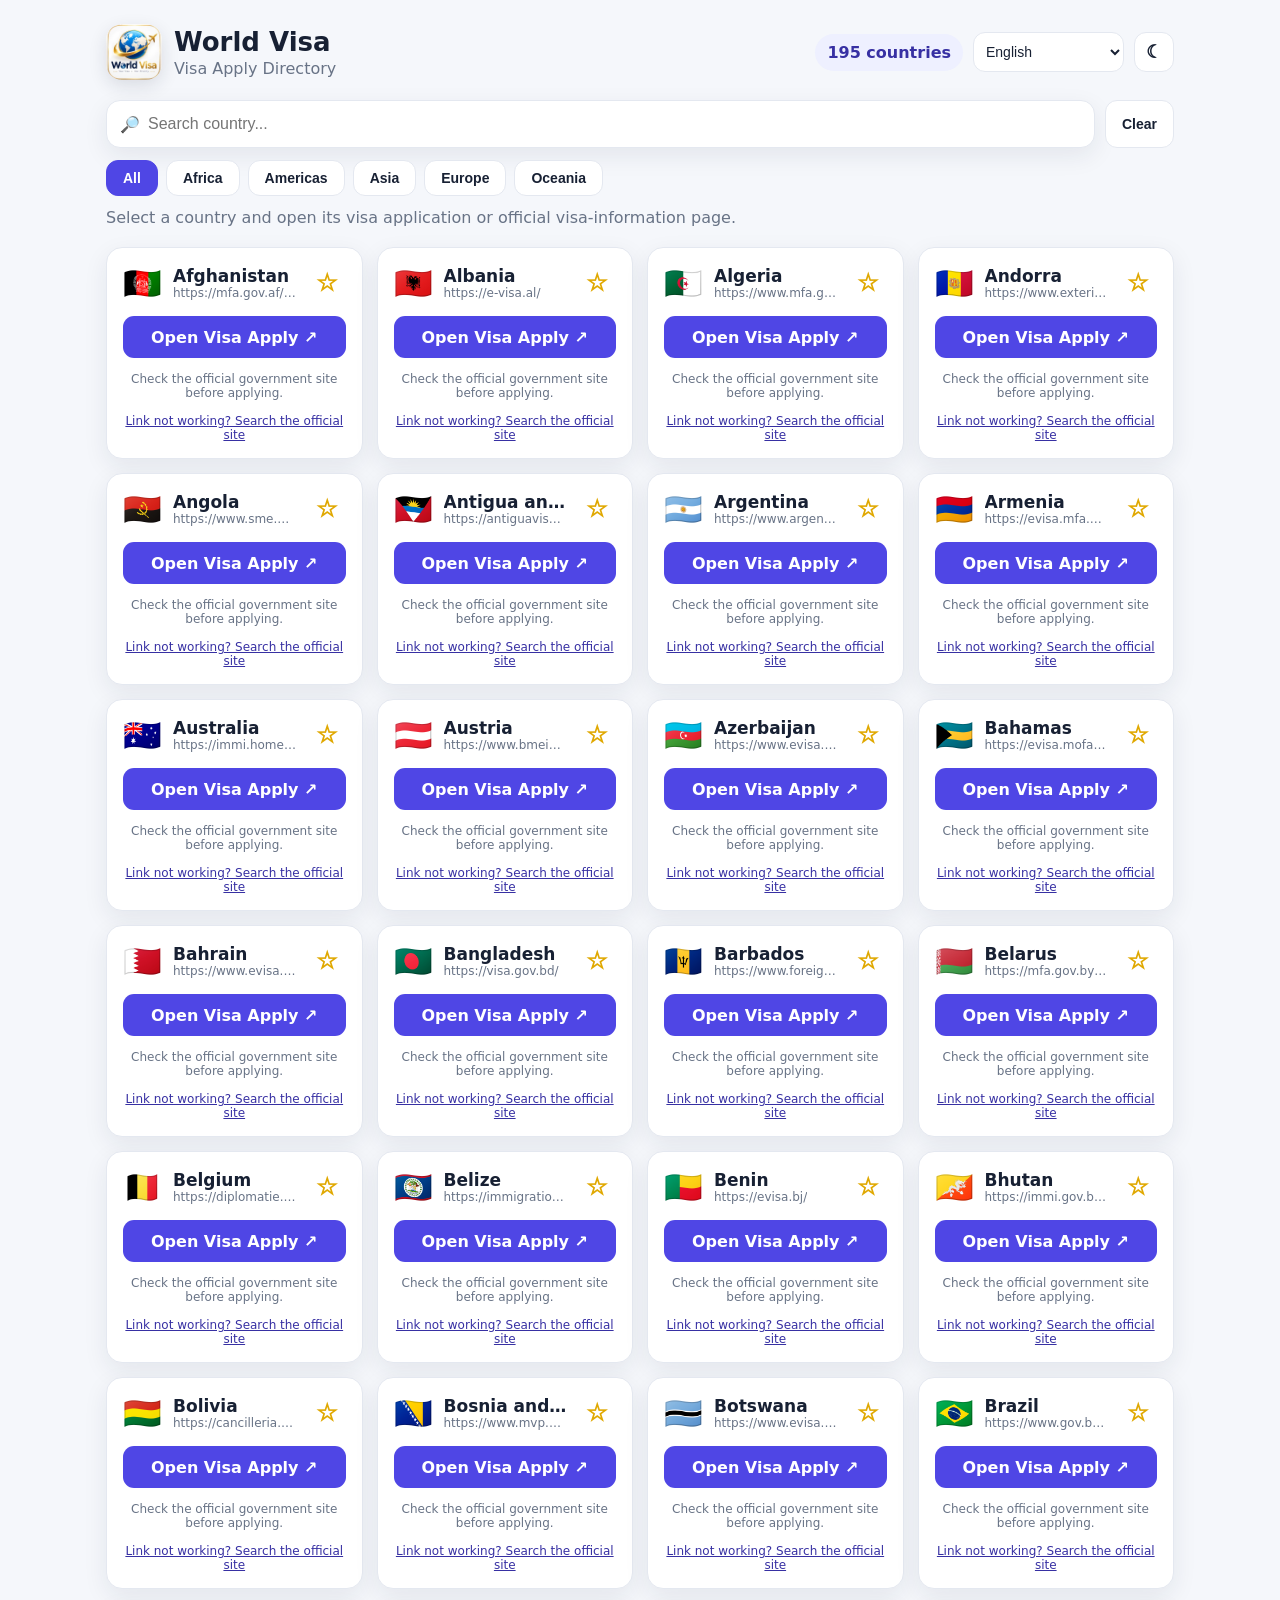
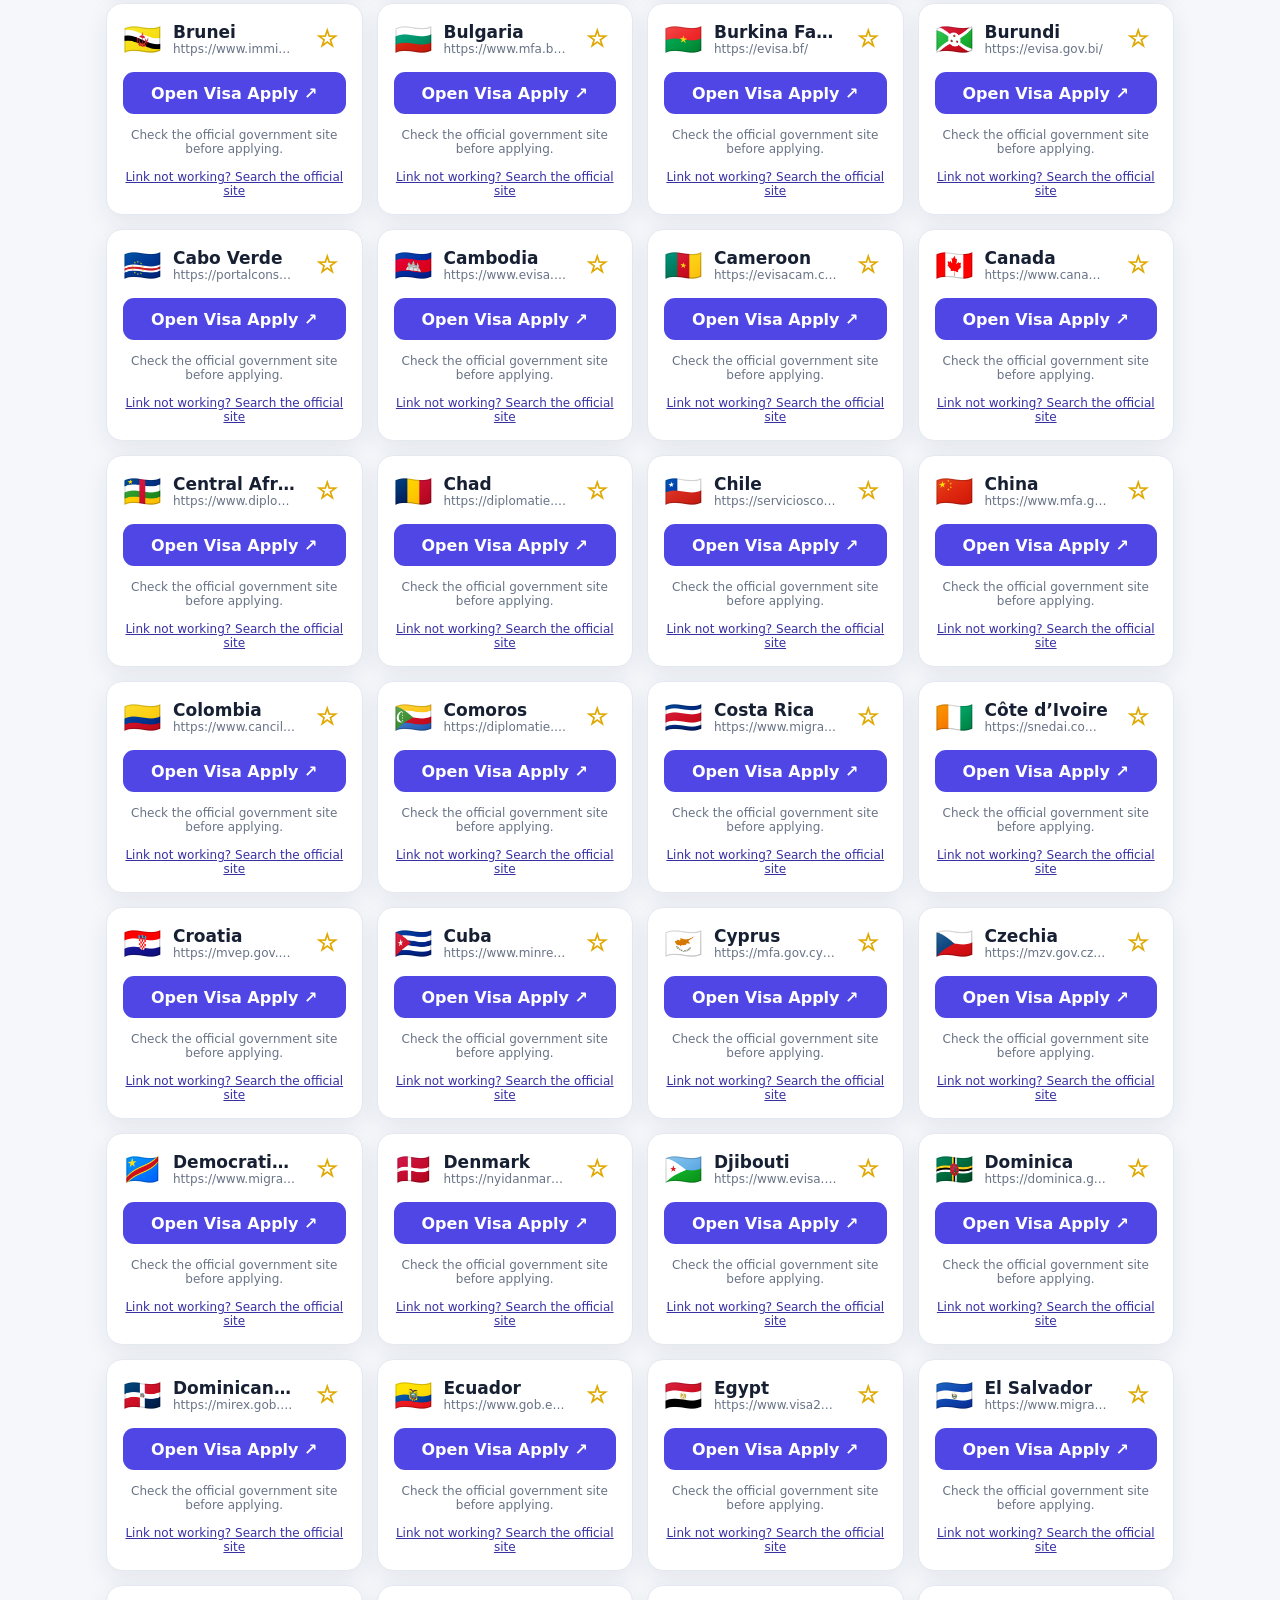
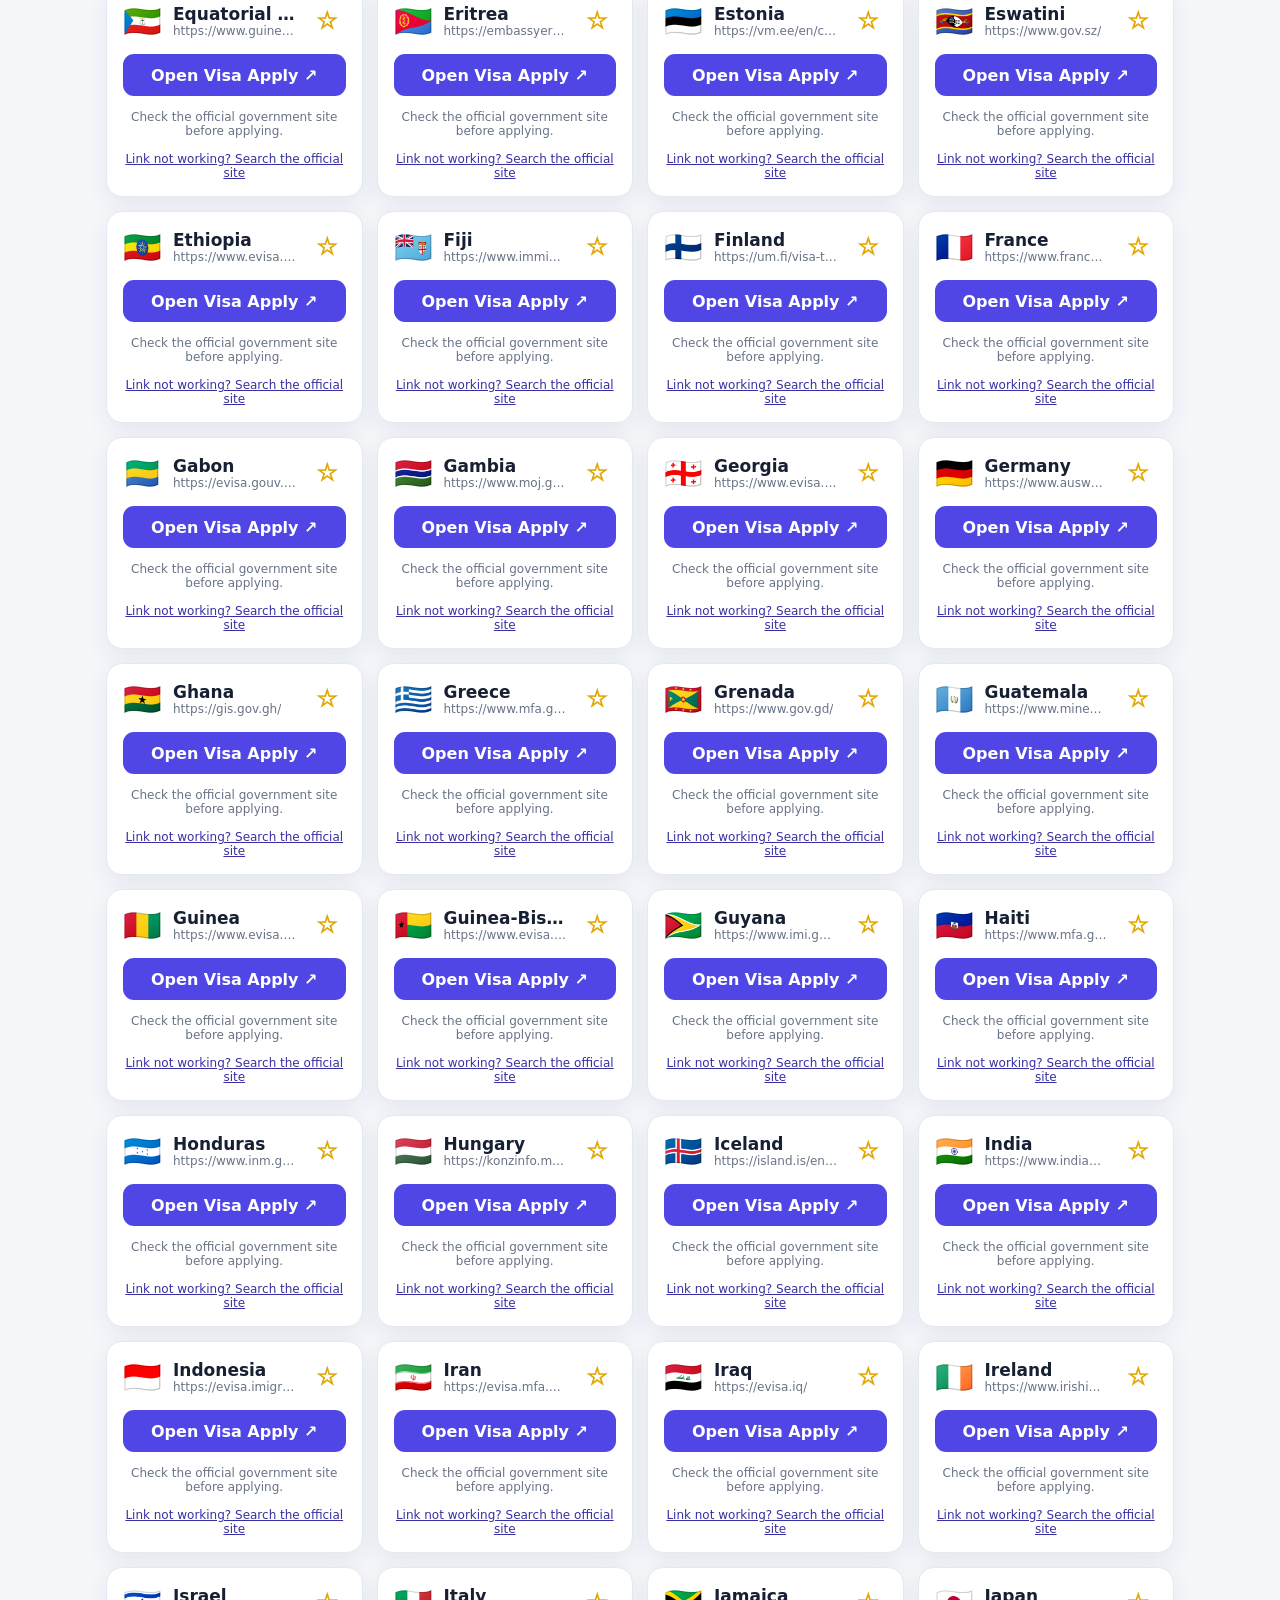
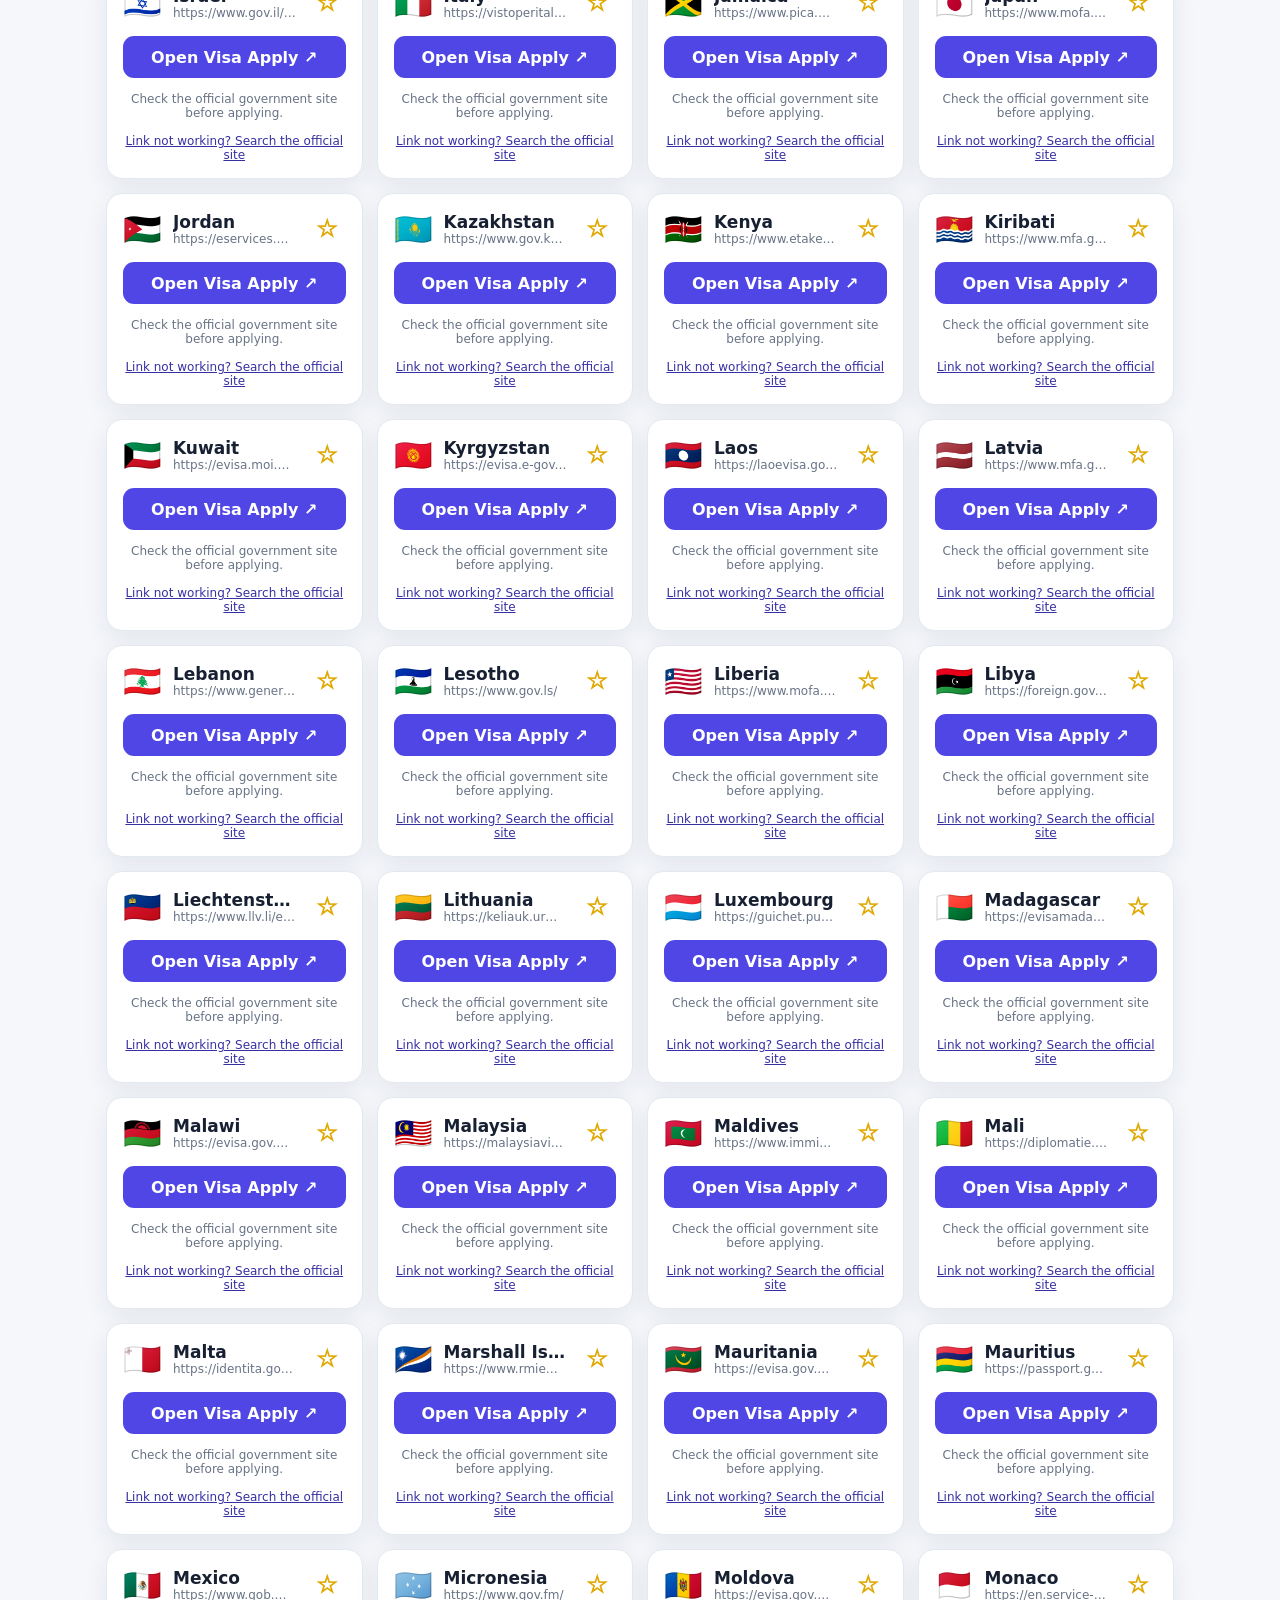
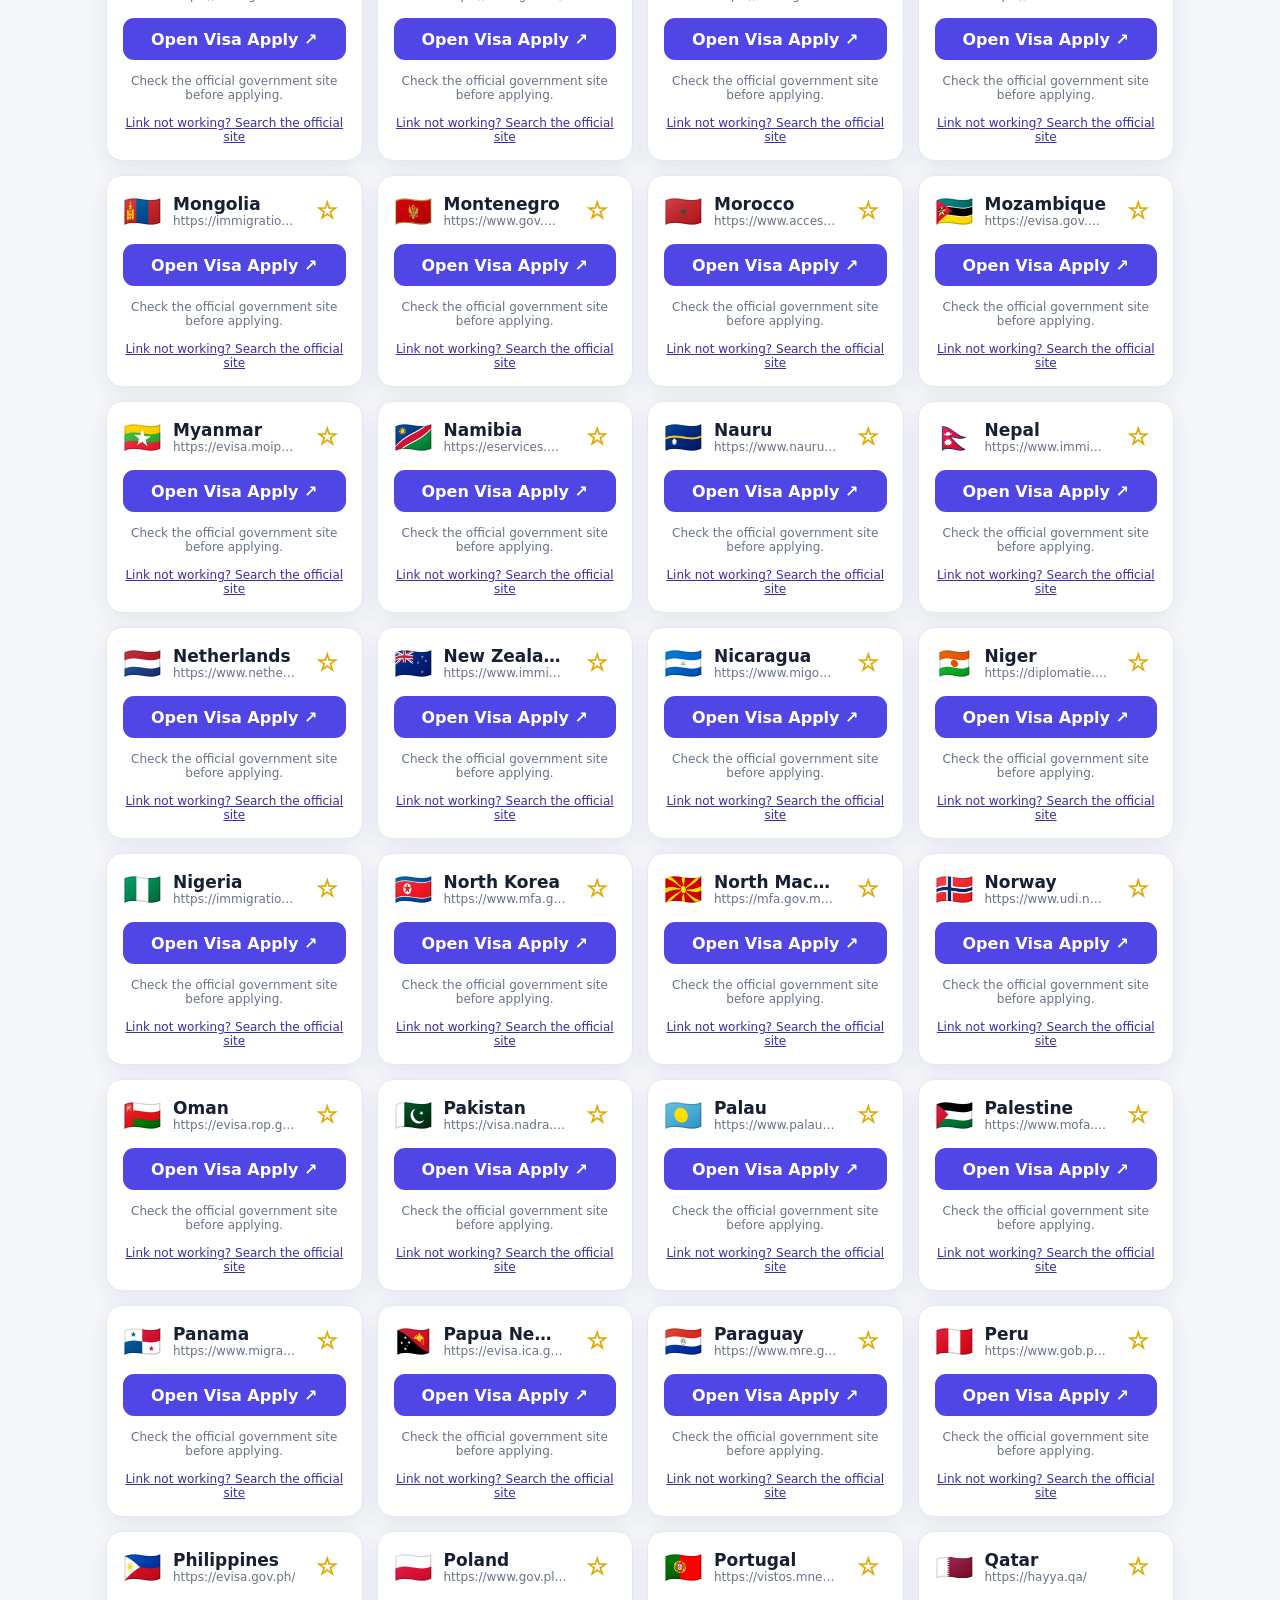
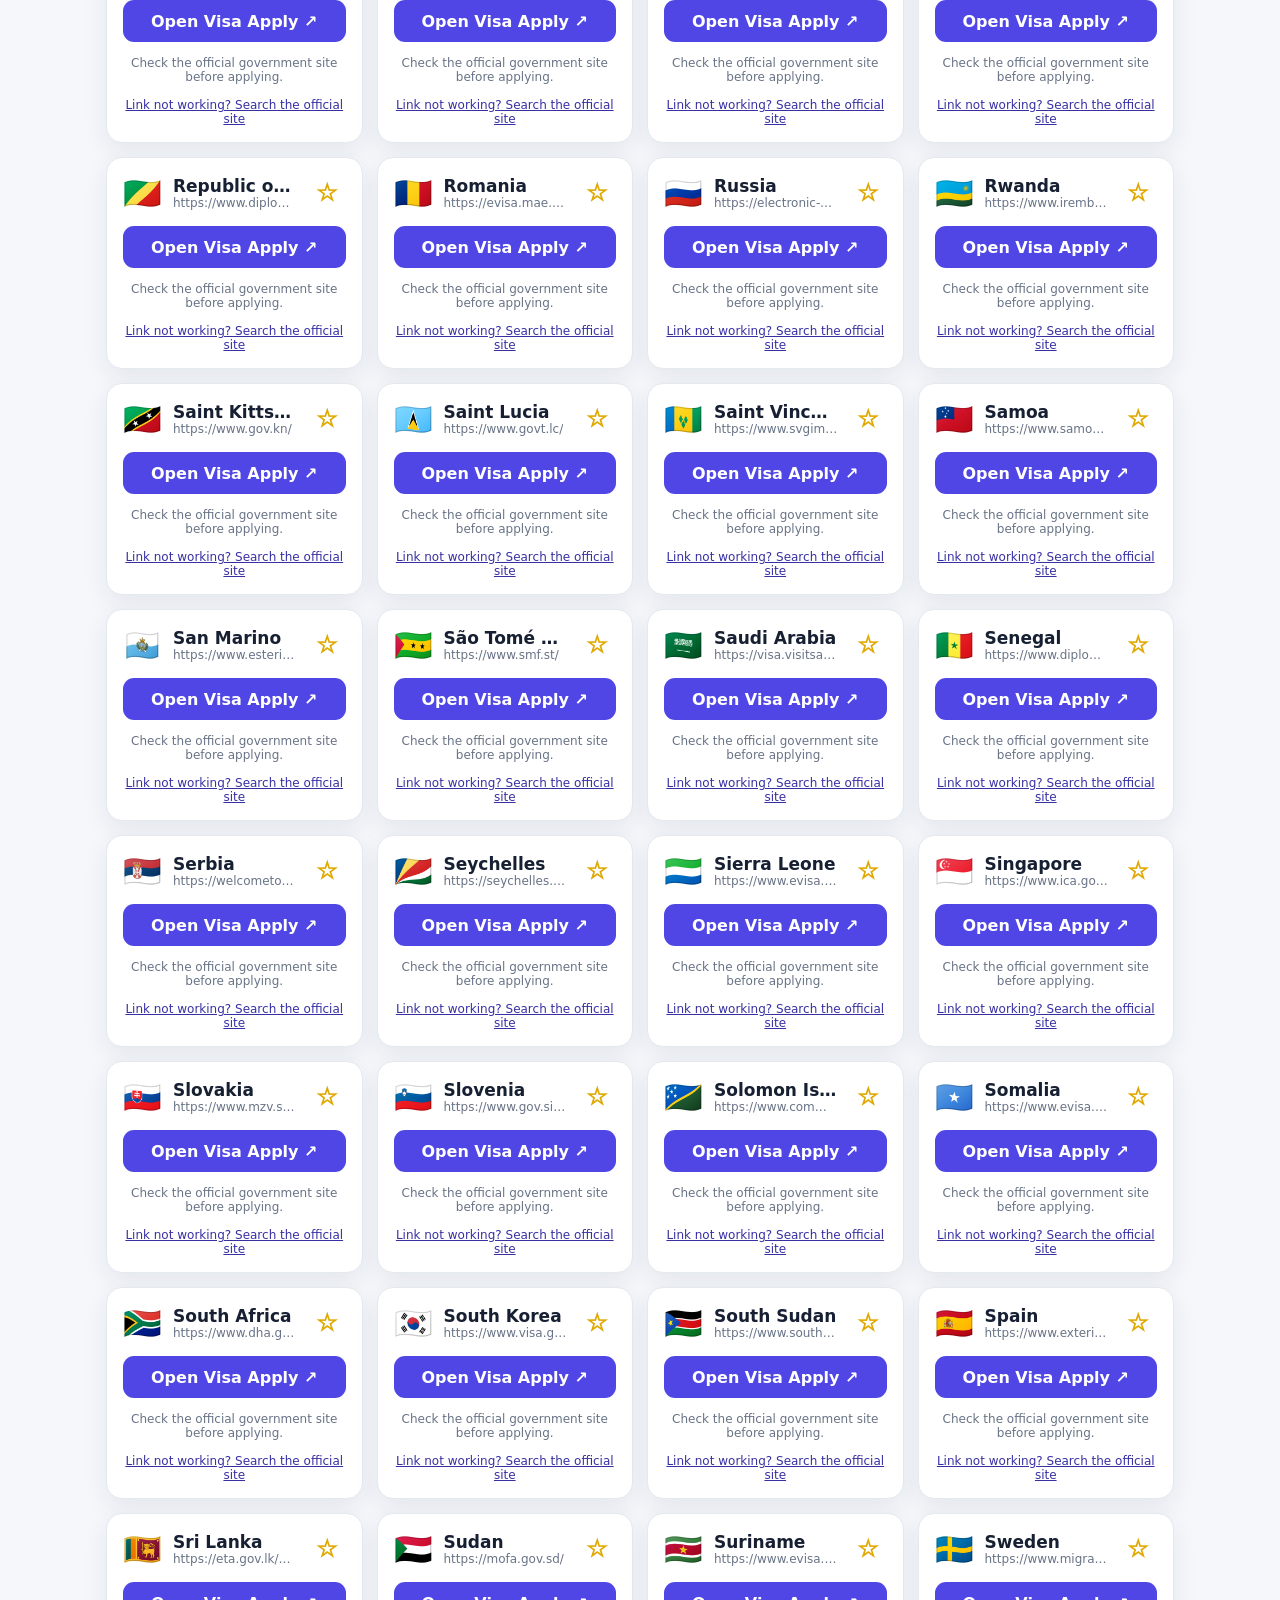
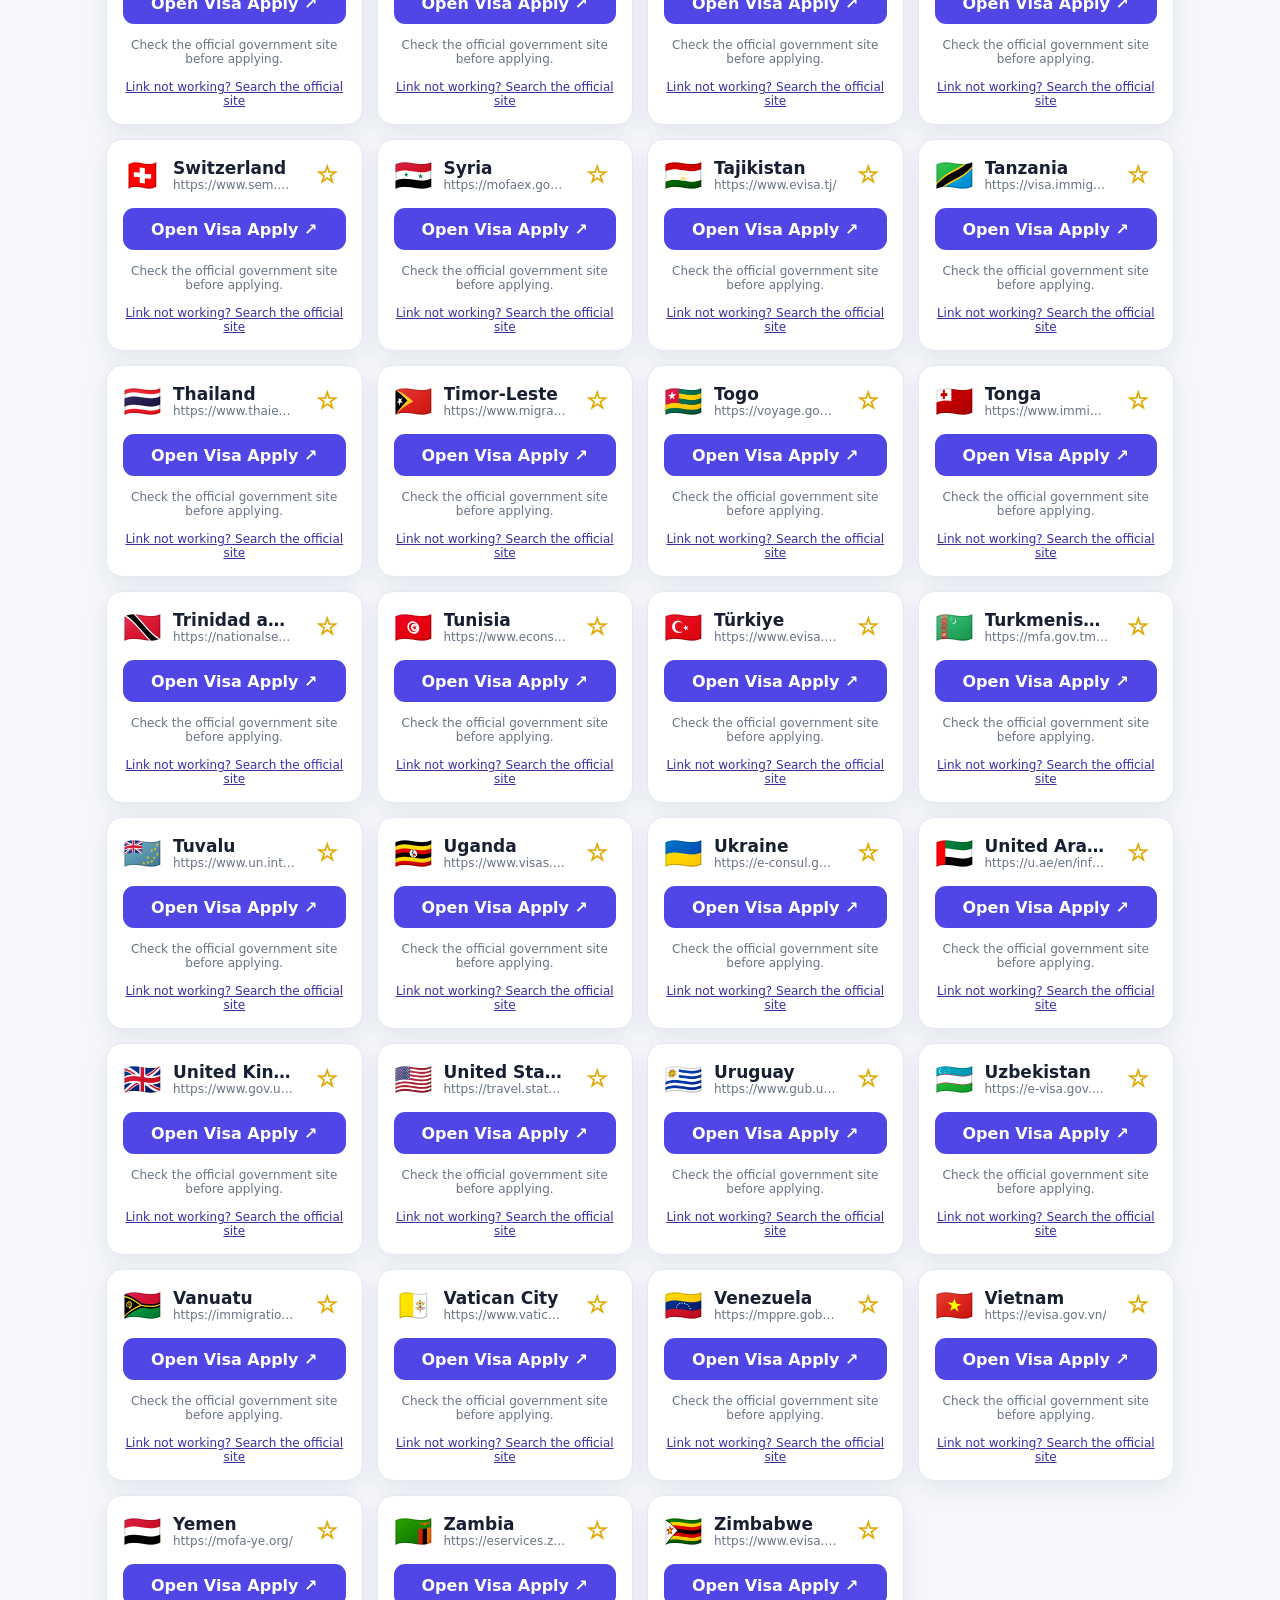
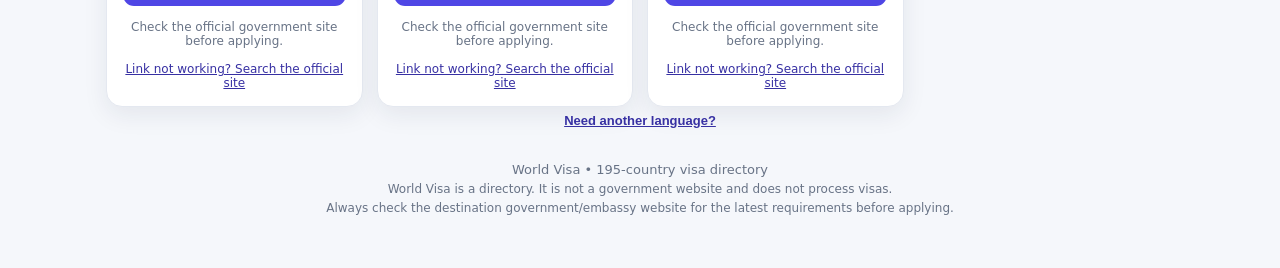
==== index.html @ a537bdef "Add files via upload" ====
<!doctype html>
<html lang="en">
<head>
  <meta charset="utf-8">
  <meta name="viewport" content="width=device-width, initial-scale=1">
  <title>World Visa — Visa Apply</title>
  <meta name="description" content="JUNI-AI visa application directory with 195 countries.">
  <link rel="stylesheet" href="styles.css">
</head>
<body>
  <main class="app">
    <header class="hero">
      <div class="brand">
        <img class="brand-logo" src="world-visa-logo.webp" width="56" height="56" alt="World Visa logo">
        <div>
          <h1>World Visa</h1>
          <p data-i18n="sub">Visa Apply Directory</p>
        </div>
      </div>
      <div class="hero-right">
        <div class="count" id="count">195 countries</div>
        <select id="lang" class="lang" data-i18n-aria="lang" aria-label="Change language"></select>
        <button id="theme" class="icon-btn" type="button" aria-label="Switch to dark mode">☾</button>
      </div>
    </header>

    <section class="toolbar">
      <label class="search-wrap" data-i18n-aria="searchLabel" aria-label="Search countries">
        <span aria-hidden="true">🔎</span>
        <input id="search" type="search" data-i18n-ph="search" placeholder="Search country..." autocomplete="off">
      </label>
      <button id="clear" class="secondary" data-i18n="clear" type="button">Clear</button>
    </section>

    <div id="regions" class="chips" role="group" data-i18n-aria="regionsLabel" aria-label="Filter by region"></div>

    <p class="hint" data-i18n="hint">
      Select a country and open its visa application or official visa-information page.
    </p>

    <section id="grid" class="grid" aria-live="polite"></section>
    <button id="tipbtn" class="tip-link" type="button" data-i18n="tipLink">Need another language?</button>
    <dialog id="tipdlg" class="tipdlg">
      <h2 data-i18n="tipLink">Need another language?</h2>
      <p data-i18n="tipBody">Use your browser's Translate.</p>
      <button id="tipclose" class="apply" type="button" data-i18n="close">Close</button>
    </dialog>

    <p id="empty" class="empty" hidden>No country found.</p>

    <footer>
      <p data-i18n="f1">World Visa • 195-country visa directory</p>
      <p class="small" data-i18n="f2">World Visa is a directory. It is not a government website and does not process visas.</p>
      <p class="small" data-i18n="f3">Always check the destination government/embassy website for the latest requirements before applying.</p>
    </footer>
  </main>
  <button id="top" class="top" type="button" data-i18n-aria="top" aria-label="Back to top" hidden>↑</button>

  <script src="countries.js"></script>
  <script src="i18n.js"></script>
  <script src="i18n-more.js"></script>
  <script src="app.js"></script>
</body>
</html>
---- styles.css ----
:root{
  --bg:#f5f7fb;
  --card:#ffffff;
  --text:#172033;
  --muted:#687386;
  --border:#e4e8f0;
  --accent:#4f46e5;
  --accent2:#3730a3;
  --chip:#eef0ff;
  --shadow:0 8px 24px rgba(24,35,58,.08);
}
*{box-sizing:border-box}
body{
  margin:0;
  font-family:Inter,system-ui,-apple-system,BlinkMacSystemFont,"Segoe UI",sans-serif;
  background:var(--bg);
  color:var(--text);
}
.app{max-width:1100px;margin:0 auto;padding:24px 16px 48px}
.hero{
  display:flex;justify-content:space-between;align-items:center;gap:16px;
  margin-bottom:20px;
}
.brand{display:flex;align-items:center;gap:12px}
.brand-logo{width:56px;height:56px;object-fit:cover;border-radius:16px;box-shadow:0 6px 18px rgba(24,35,58,.12)}
h1{margin:0;font-size:26px}
.hero p{margin:2px 0 0;color:var(--muted)}
.count{
  background:var(--chip);color:var(--accent2);padding:9px 12px;border-radius:999px;
  font-weight:700;white-space:nowrap
}
.toolbar{display:flex;gap:10px;margin-bottom:10px}
.search-wrap{
  flex:1;display:flex;align-items:center;gap:8px;background:var(--card);
  border:1px solid var(--border);border-radius:14px;padding:0 13px;box-shadow:var(--shadow)
}
.search-wrap input{
  width:100%;border:0;outline:0;background:transparent;padding:14px 0;
  font-size:16px;color:var(--text)
}
button{
  border:0;border-radius:12px;padding:0 16px;font-weight:700;cursor:pointer;
  font-size:14px
}
.secondary{background:var(--card);border:1px solid var(--border);color:var(--text)}
.hint{color:var(--muted);margin:0 0 20px}
.grid{
  display:grid;grid-template-columns:repeat(auto-fill,minmax(250px,1fr));gap:14px
}
.card{
  background:var(--card);border:1px solid var(--border);border-radius:16px;
  padding:16px;box-shadow:var(--shadow);display:flex;flex-direction:column;gap:14px
}
.country{
  display:flex;align-items:center;gap:11px;min-width:0
}
.flag{font-size:31px;line-height:1}
.name{font-weight:800;font-size:17px;white-space:nowrap;overflow:hidden;text-overflow:ellipsis}
.url{
  color:var(--muted);font-size:12px;white-space:nowrap;overflow:hidden;text-overflow:ellipsis
}
.apply{
  display:inline-flex;justify-content:center;align-items:center;
  min-height:42px;border-radius:11px;text-decoration:none;background:var(--accent);color:white;
  font-weight:800
}
.apply:hover{background:var(--accent2)}
.empty{text-align:center;color:var(--muted);padding:40px 0}
footer{margin-top:28px;text-align:center;color:var(--muted);font-size:13px}
footer p{margin:5px 0}
.small{font-size:12px}
@media (max-width:600px){
  .hero{align-items:flex-start;flex-direction:column}
  .toolbar{flex-direction:column}
  .secondary{height:44px}
}

[data-theme="dark"]{
  --bg:#0f1524;--card:#182036;--text:#e8ecf5;--muted:#9aa6bd;--border:#2a3550;
  --accent:#6c63ff;--accent2:#8b84ff;--chip:#232c4a;--shadow:0 8px 24px rgba(0,0,0,.35);
}
.hero-right{display:flex;align-items:center;gap:10px}
.icon-btn{width:40px;height:40px;padding:0;background:var(--card);color:var(--text);border:1px solid var(--border);font-size:18px}
.chips{display:flex;gap:8px;overflow-x:auto;padding:2px 0 12px}
.chip{flex:none;min-height:36px;background:var(--card);color:var(--text);border:1px solid var(--border)}
.chip[aria-pressed="true"]{background:var(--accent);border-color:var(--accent);color:#fff}
.star{margin-inline-start:auto;flex:none;width:38px;height:38px;padding:0;background:transparent;color:#e0a800;font-size:24px}
.note{margin:0;font-size:12px;color:var(--muted);text-align:center}
.top{position:fixed;inset-inline-end:16px;bottom:16px;width:46px;height:46px;padding:0;border-radius:50%;background:var(--accent);color:#fff;font-size:20px;box-shadow:var(--shadow)}
.top[hidden]{display:none}
:focus-visible{outline:3px solid var(--accent);outline-offset:2px}
.help{font-size:12px;text-align:center;color:var(--accent2);text-decoration:underline}
.lang{height:40px;border-radius:12px;border:1px solid var(--border);background:var(--card);color:var(--text);font-size:14px;padding:0 8px}
.en{color:var(--muted);font-size:12px}
.url{text-align:left}
[dir="rtl"] .hint,[dir="rtl"] footer{text-align:start}
.tip-link{display:block;margin:0 auto 14px;background:none;color:var(--accent2);text-decoration:underline;font-size:13px;padding:6px}
.tipdlg{max-width:340px;width:90%;border:1px solid var(--border);border-radius:16px;background:var(--card);color:var(--text);padding:20px}
.tipdlg::backdrop{background:rgba(0,0,0,.5)}
.tipdlg h2{margin:0 0 8px;font-size:18px}
.tipdlg p{margin:0 0 16px;color:var(--muted);line-height:1.5}
.tipdlg .apply{width:100%;border:0}
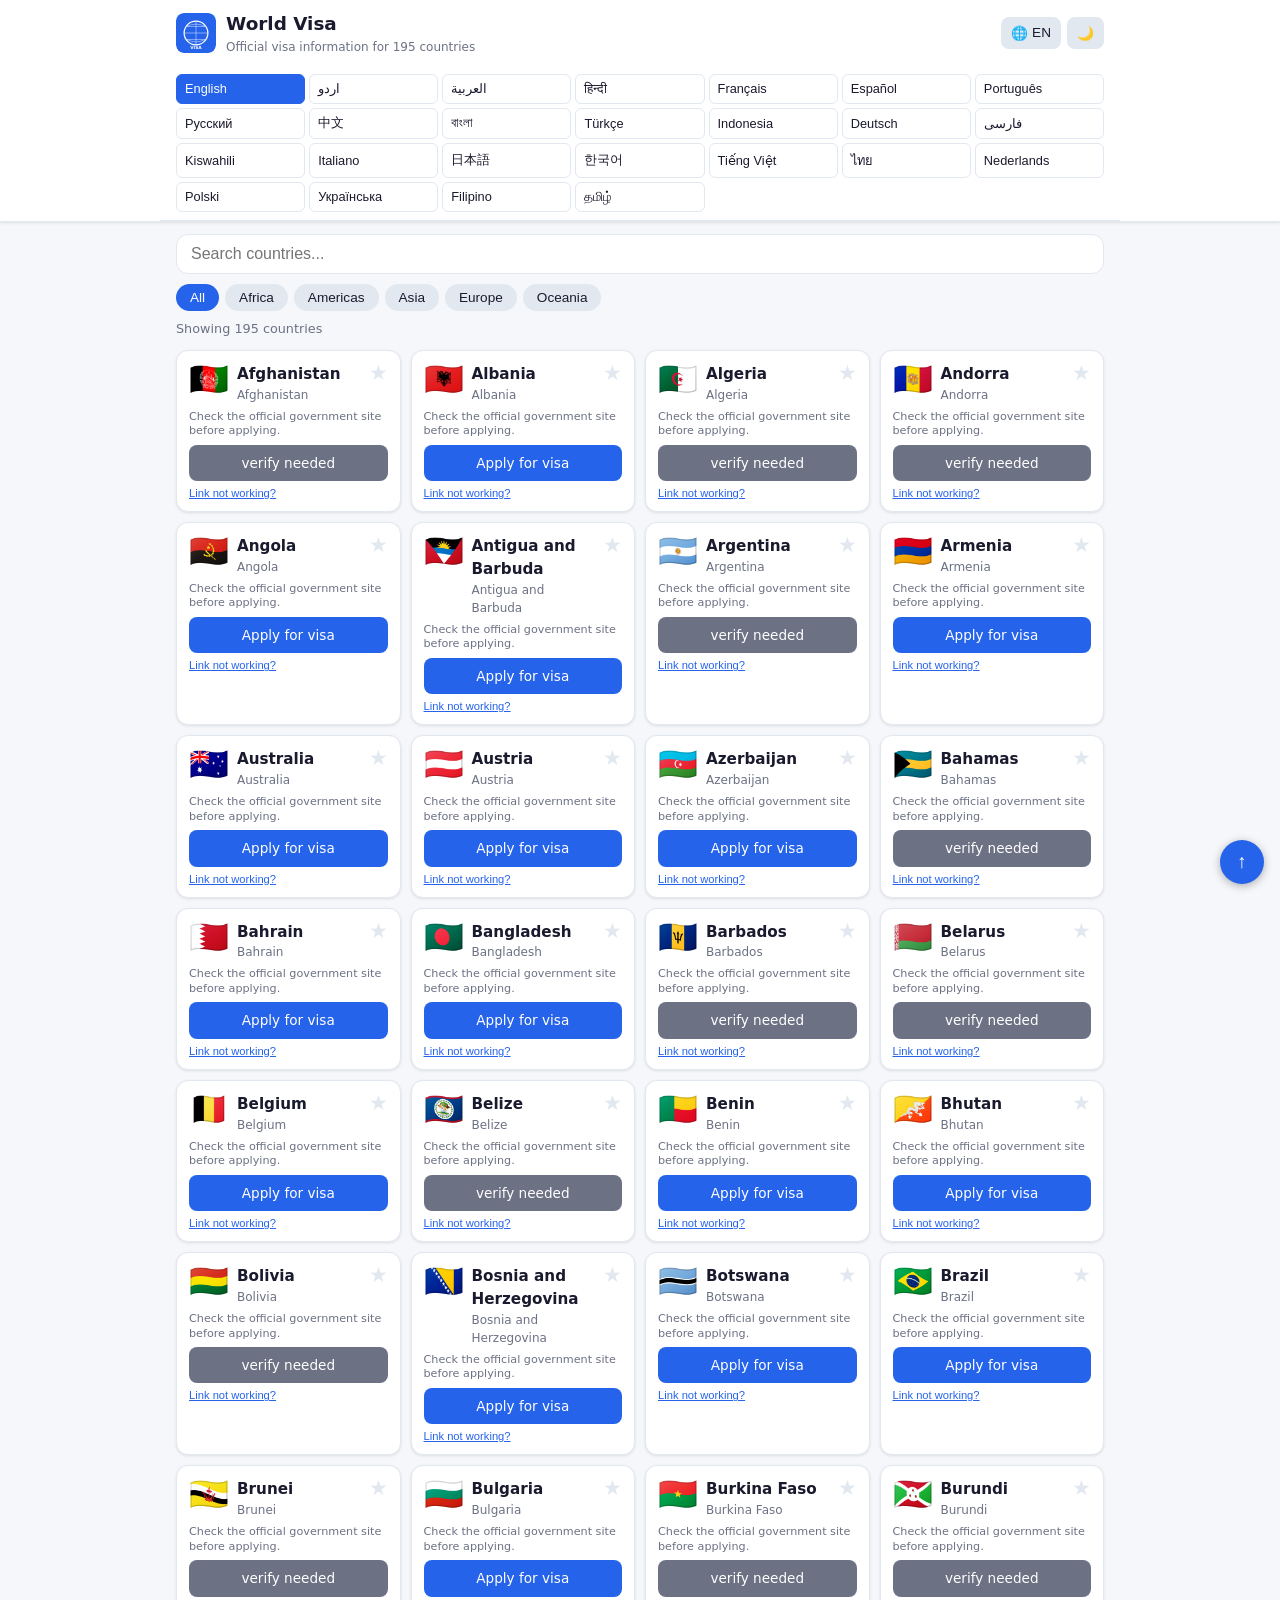
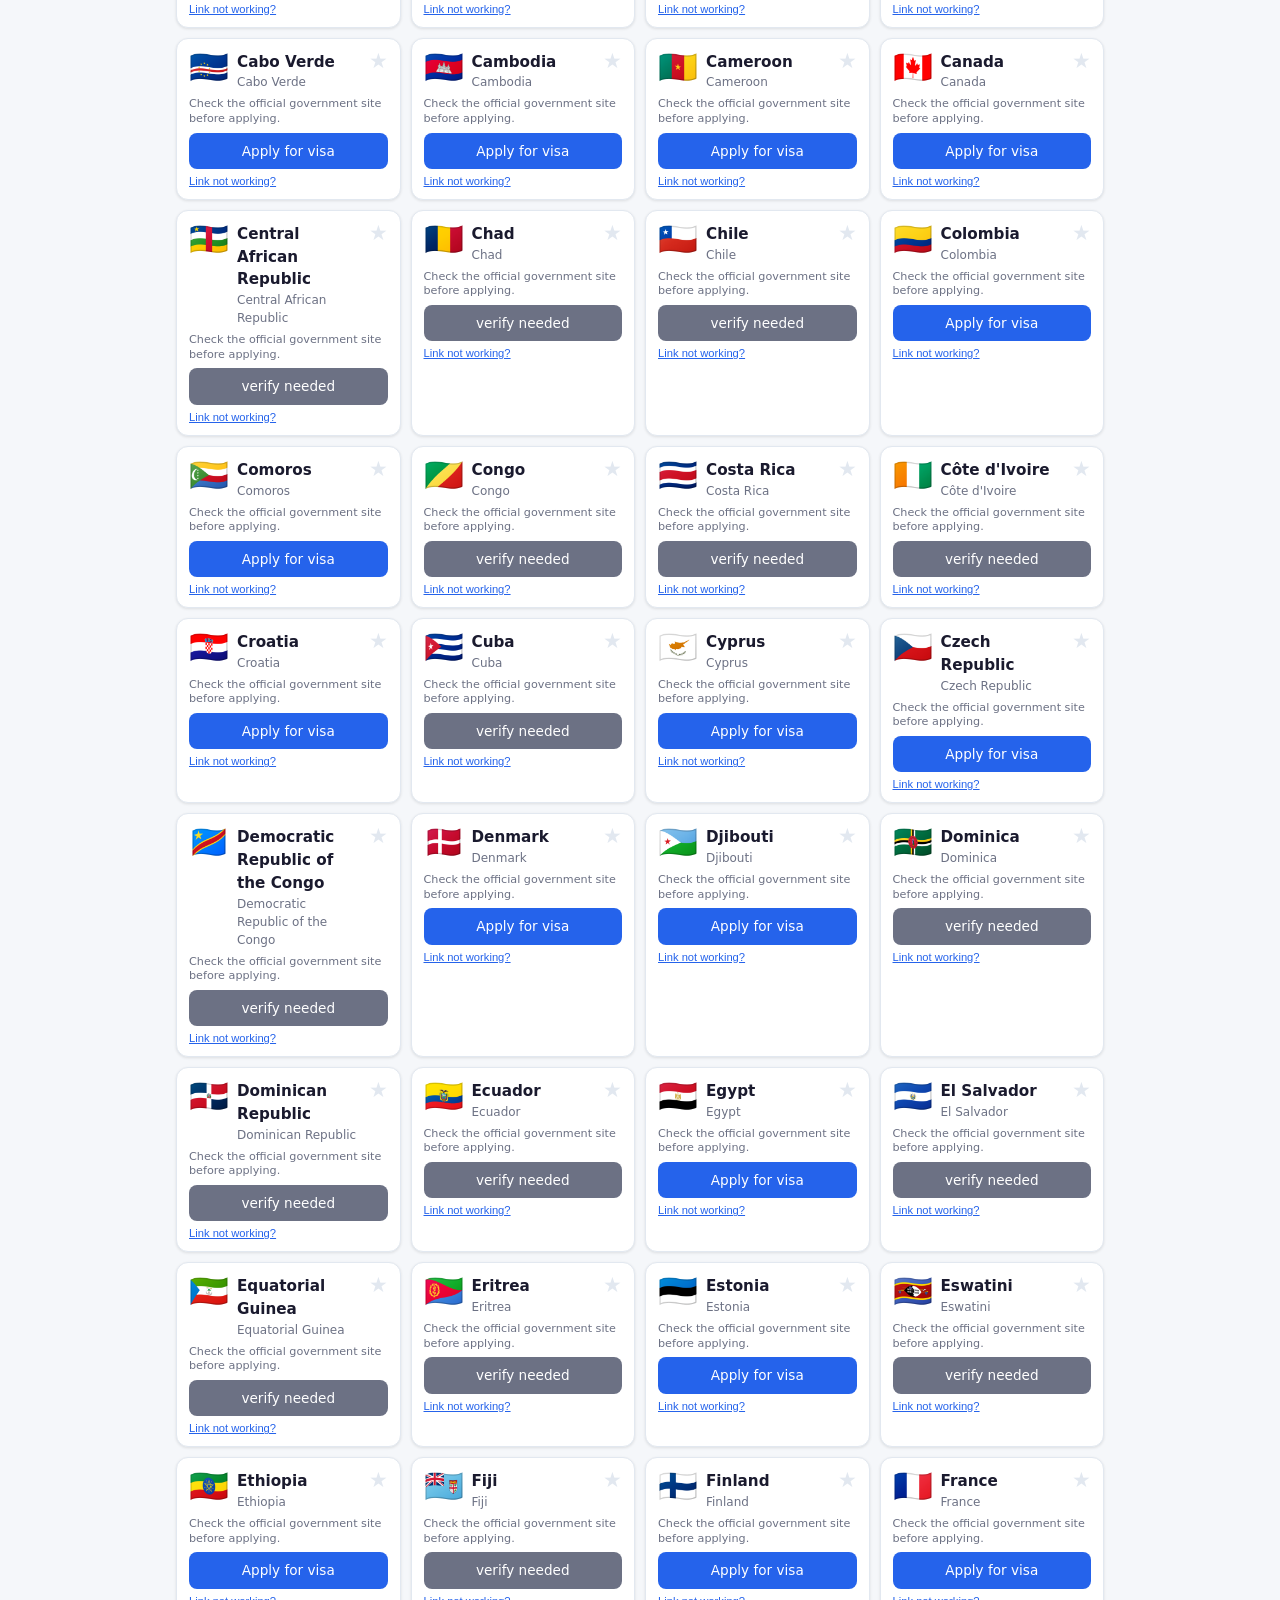
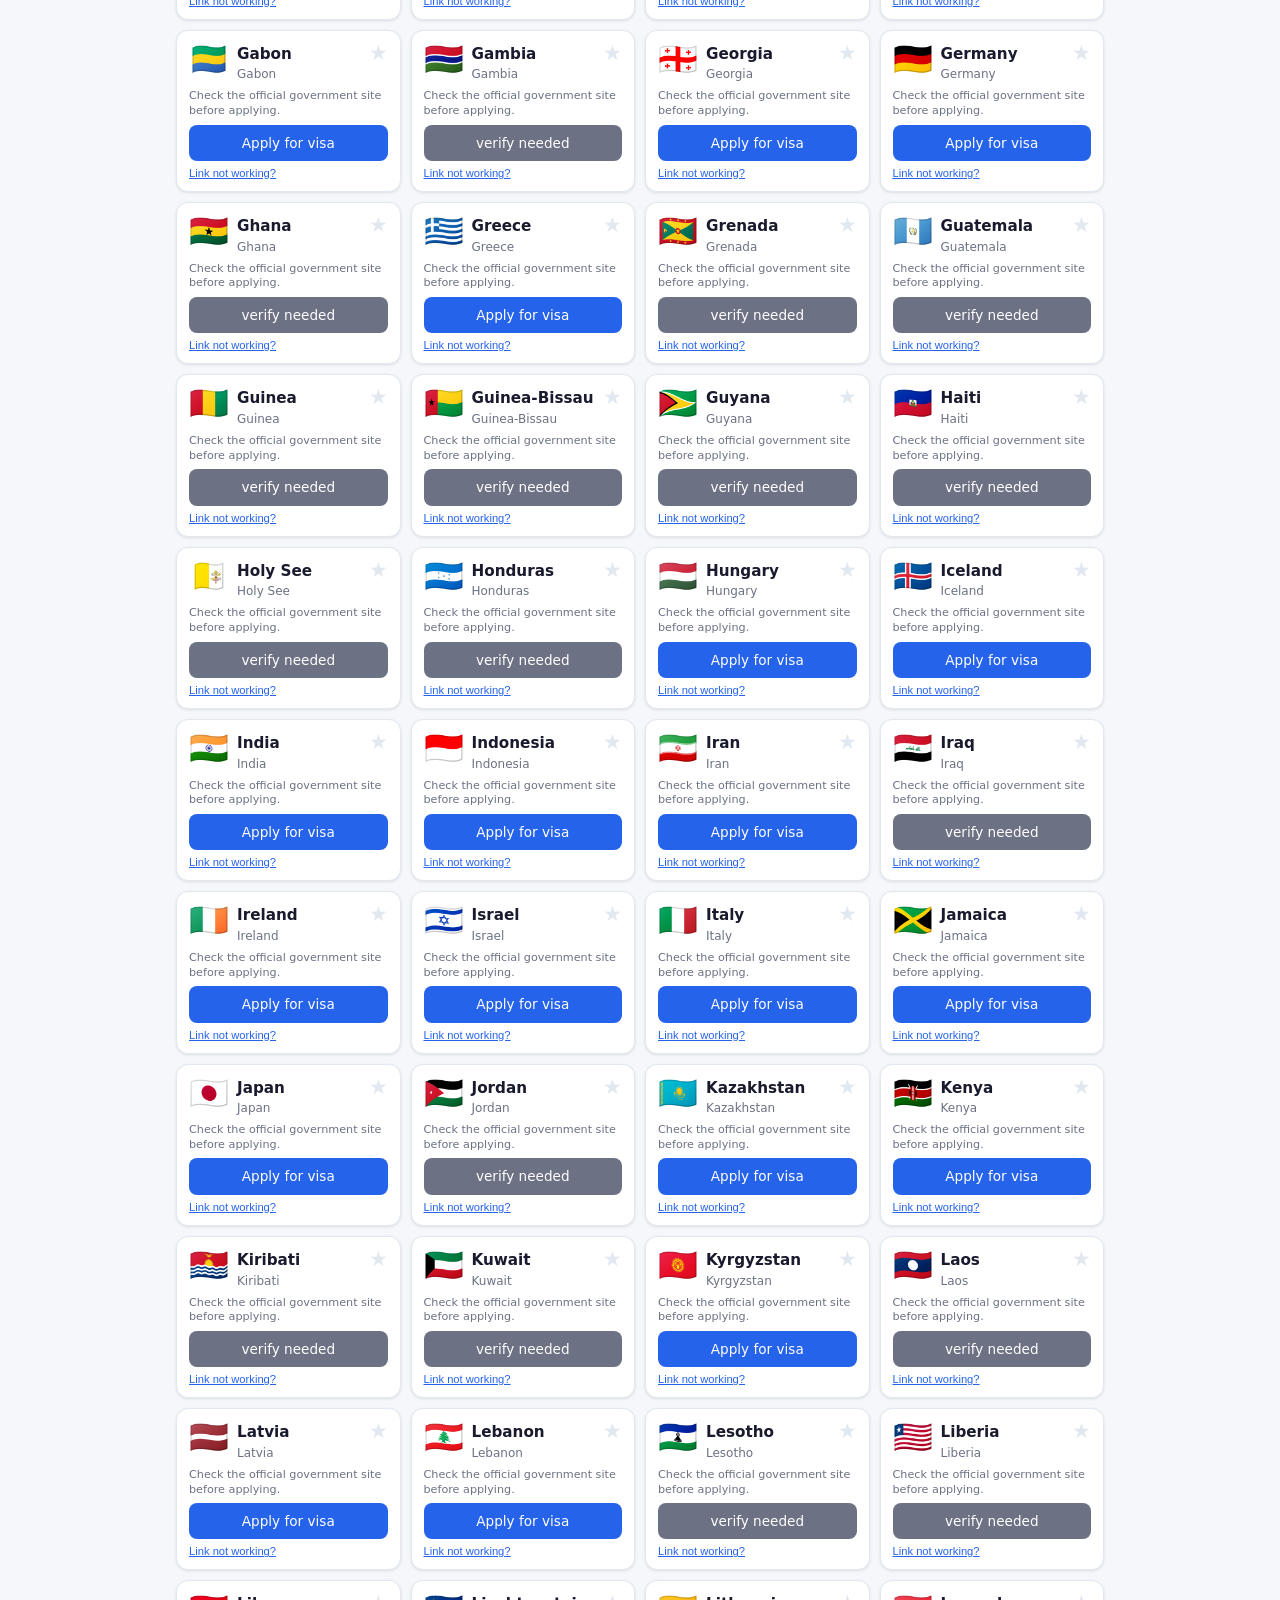
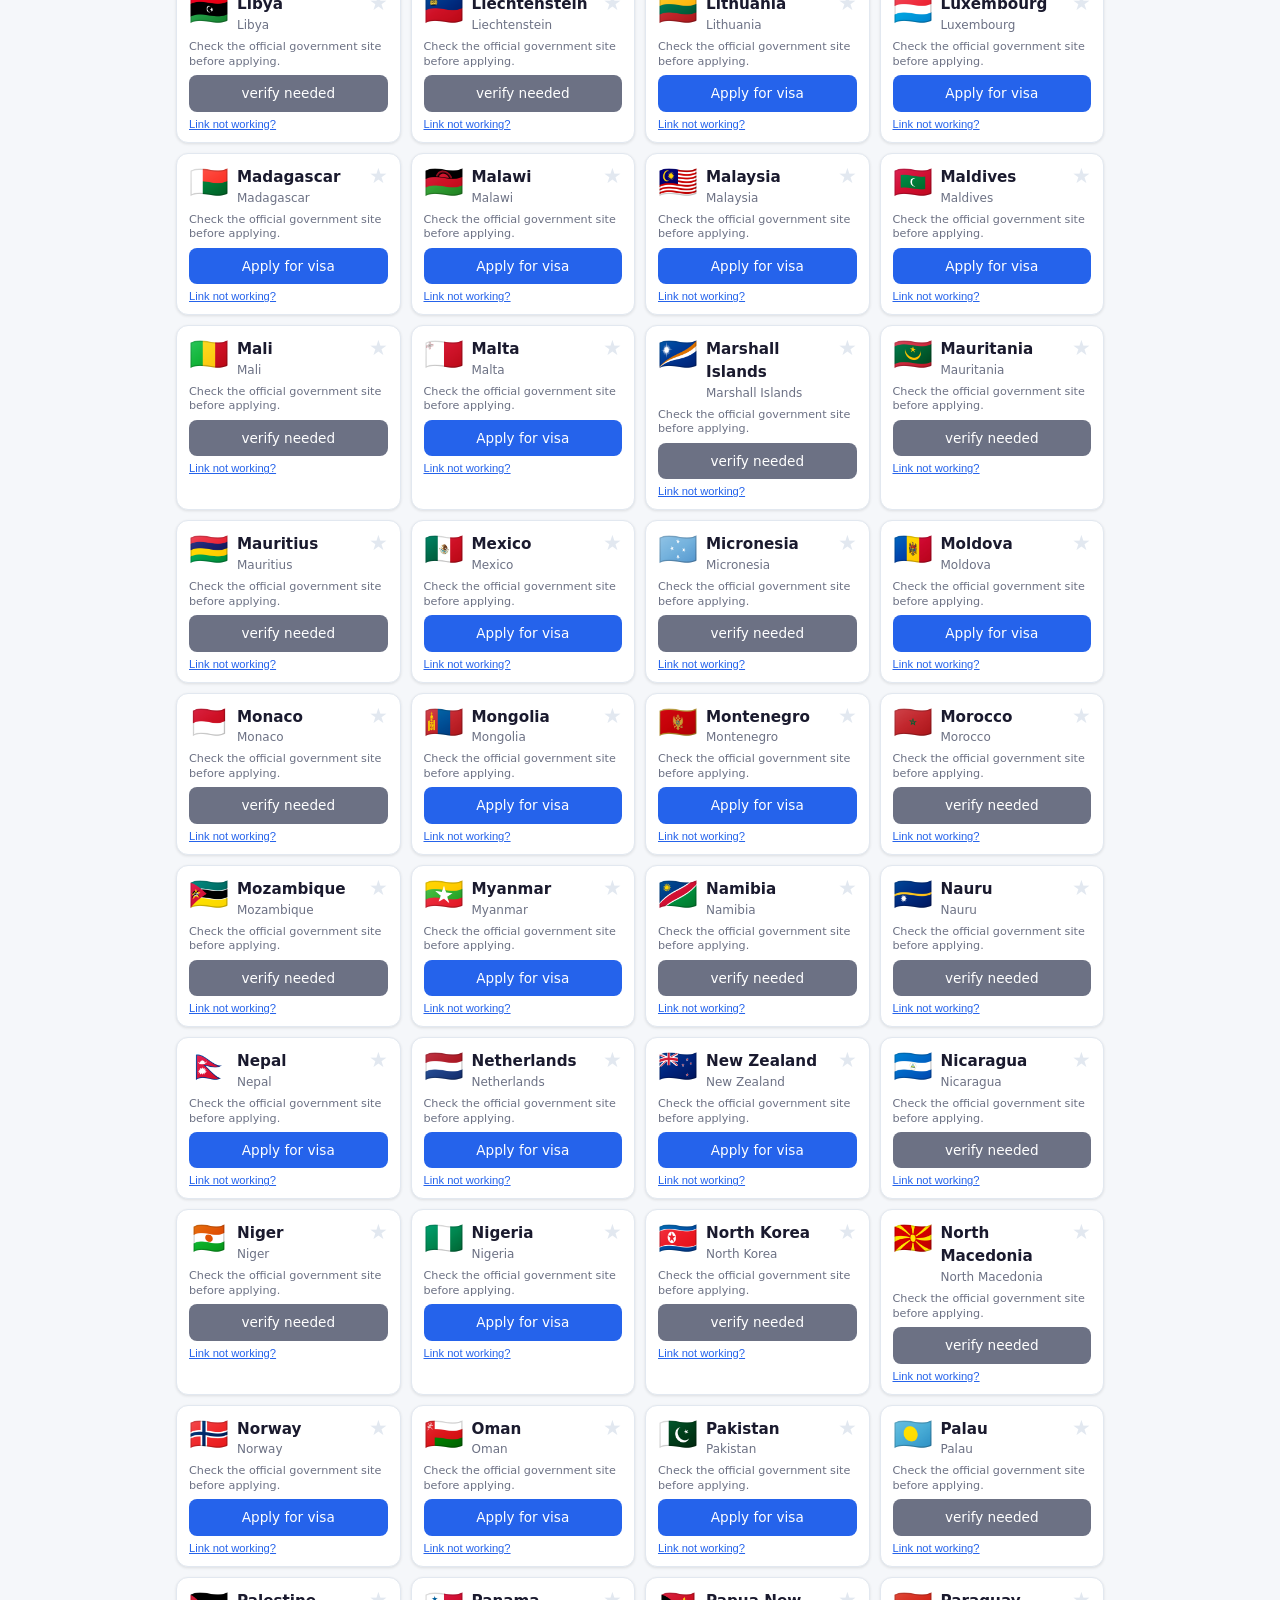
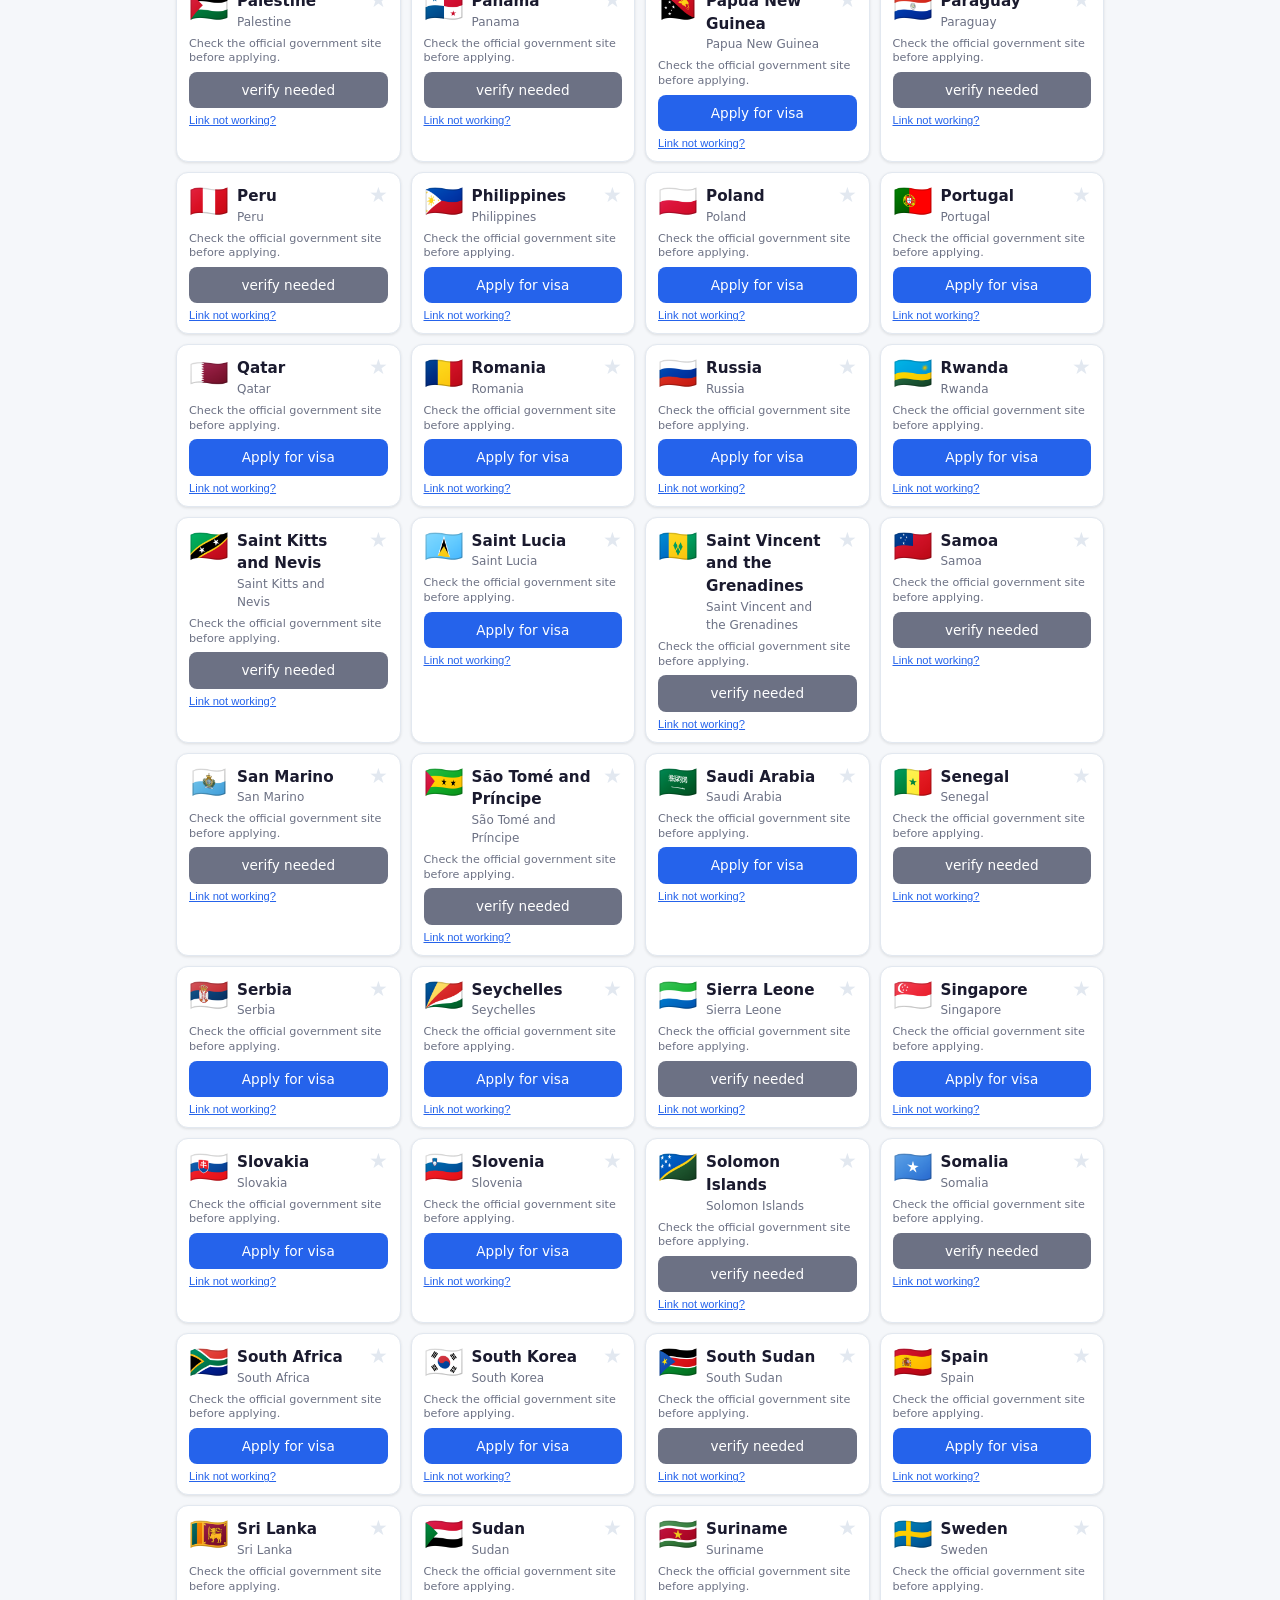
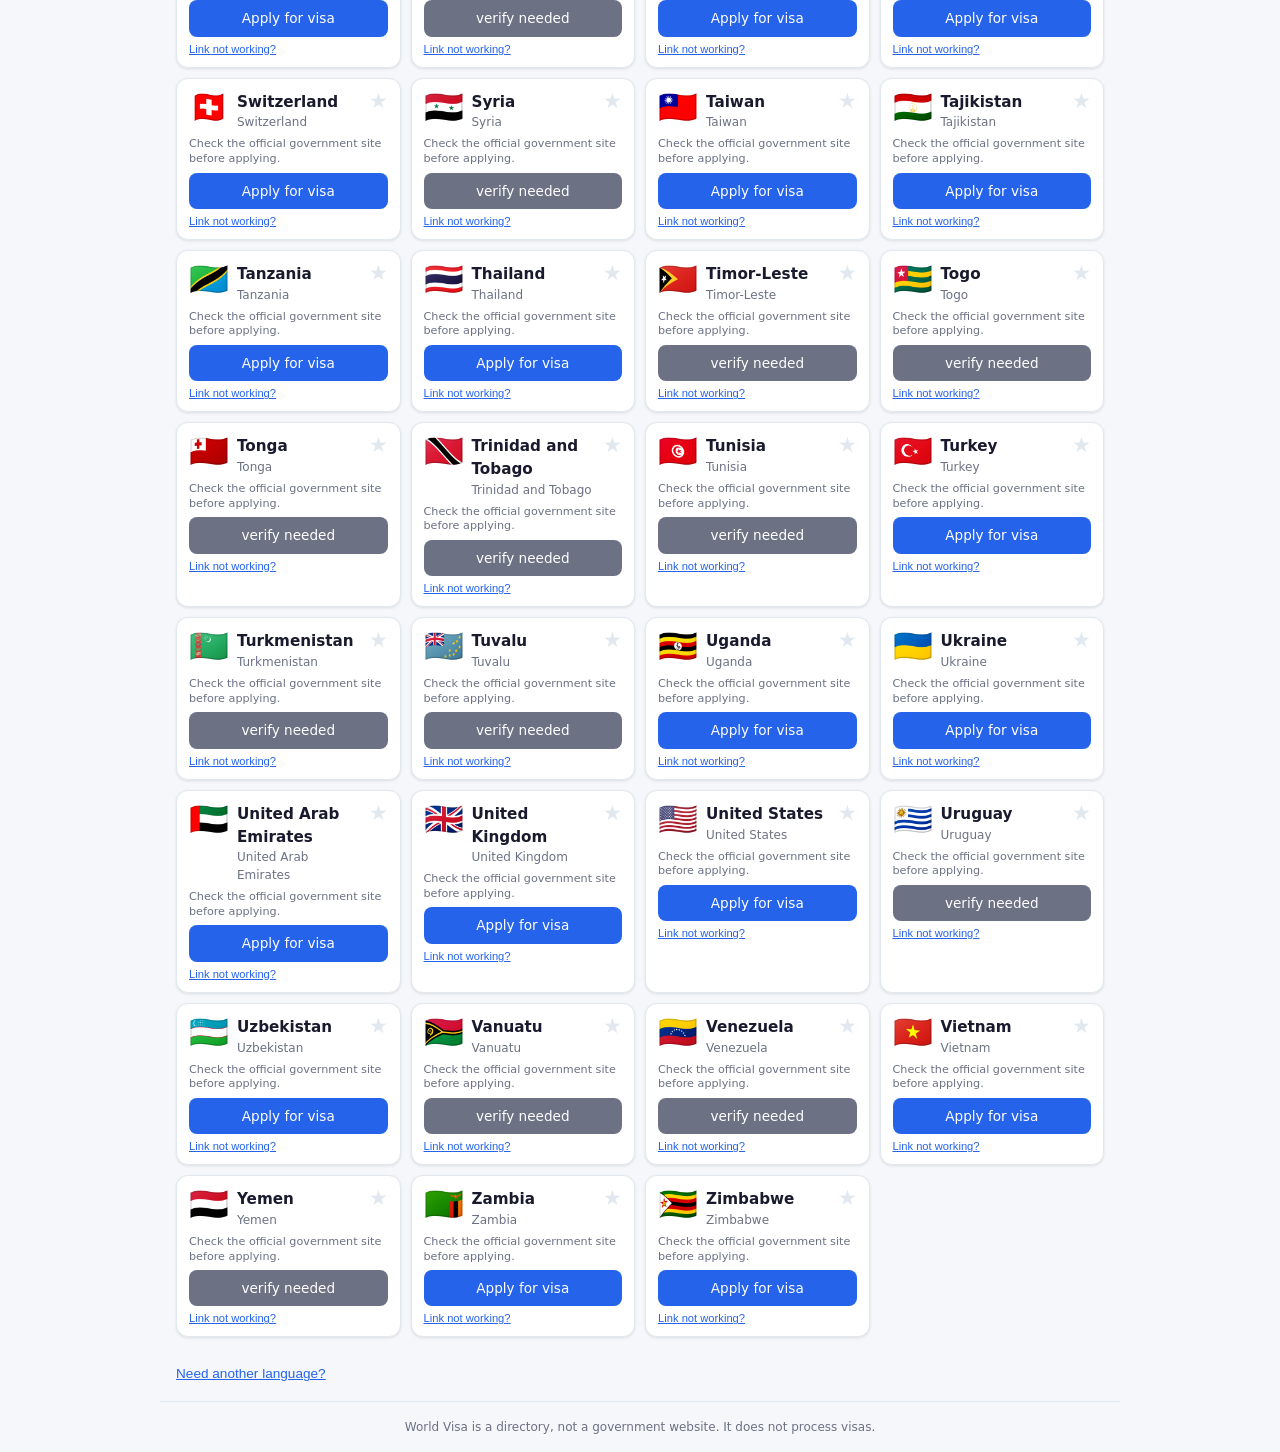
==== commit ebfa2906: "Implement full visa country directory with i18n support and search functionality Co-authored-by: Mr-" ====
--- a/index.html
+++ b/index.html
@@ -1,60 +1,65 @@
-<!doctype html>
-<html lang="en">
+<!DOCTYPE html>
+<html lang="en" dir="ltr">
 <head>
-  <meta charset="utf-8">
-  <meta name="viewport" content="width=device-width, initial-scale=1">
-  <title>World Visa — Visa Apply</title>
-  <meta name="description" content="JUNI-AI visa application directory with 195 countries.">
+  <meta charset="UTF-8">
+  <meta name="viewport" content="width=device-width, initial-scale=1.0">
+  <title>World Visa</title>
+  <meta name="description" content="Official visa information for 195 countries">
+  <link rel="icon" type="image/svg+xml" href="world-visa-logo.svg">
   <link rel="stylesheet" href="styles.css">
 </head>
 <body>
-  <main class="app">
-    <header class="hero">
-      <div class="brand">
-        <img class="brand-logo" src="world-visa-logo.webp" width="56" height="56" alt="World Visa logo">
-        <div>
-          <h1>World Visa</h1>
-          <p data-i18n="sub">Visa Apply Directory</p>
+  <header class="app-header">
+    <div class="header-inner">
+      <div class="header-left">
+        <img src="world-visa-logo.svg" alt="World Visa logo" class="logo" width="40" height="40">
+        <div class="header-titles">
+          <h1 id="app-title">World Visa</h1>
+          <p id="app-subtitle">Official visa information for 195 countries</p>
         </div>
       </div>
-      <div class="hero-right">
-        <div class="count" id="count">195 countries</div>
-        <select id="lang" class="lang" data-i18n-aria="lang" aria-label="Change language"></select>
-        <button id="theme" class="icon-btn" type="button" aria-label="Switch to dark mode">☾</button>
+      <div class="header-right">
+        <button id="lang-btn" class="icon-btn" aria-label="Choose language" aria-expanded="false">
+          <span aria-hidden="true">🌐</span>
+          <span id="lang-current">EN</span>
+        </button>
+        <button id="theme-btn" class="icon-btn" aria-label="Dark mode">
+          <span id="theme-icon" aria-hidden="true">🌙</span>
+        </button>
       </div>
-    </header>
+    </div>
+    <div id="lang-menu" class="lang-menu" hidden></div>
+  </header>
 
-    <section class="toolbar">
-      <label class="search-wrap" data-i18n-aria="searchLabel" aria-label="Search countries">
-        <span aria-hidden="true">🔎</span>
-        <input id="search" type="search" data-i18n-ph="search" placeholder="Search country..." autocomplete="off">
-      </label>
-      <button id="clear" class="secondary" data-i18n="clear" type="button">Clear</button>
-    </section>
+  <div class="toolbar">
+    <input type="search" id="search" class="search-input" placeholder="Search countries..."
+           autocomplete="off" aria-label="Search countries">
+    <div class="region-buttons" id="region-buttons"></div>
+  </div>
 
-    <div id="regions" class="chips" role="group" data-i18n-aria="regionsLabel" aria-label="Filter by region"></div>
+  <p id="results-count" class="results-count" aria-live="polite"></p>
 
-    <p class="hint" data-i18n="hint">
-      Select a country and open its visa application or official visa-information page.
-    </p>
+  <main id="cards" class="cards"></main>
 
-    <section id="grid" class="grid" aria-live="polite"></section>
-    <button id="tipbtn" class="tip-link" type="button" data-i18n="tipLink">Need another language?</button>
-    <dialog id="tipdlg" class="tipdlg">
-      <h2 data-i18n="tipLink">Need another language?</h2>
-      <p data-i18n="tipBody">Use your browser's Translate.</p>
-      <button id="tipclose" class="apply" type="button" data-i18n="close">Close</button>
-    </dialog>
+  <p id="no-results" class="no-results" hidden></p>
 
-    <p id="empty" class="empty" hidden>No country found.</p>
+  <div class="translate-link-wrap">
+    <button id="translate-btn" class="link-btn"></button>
+  </div>
 
-    <footer>
-      <p data-i18n="f1">World Visa • 195-country visa directory</p>
-      <p class="small" data-i18n="f2">World Visa is a directory. It is not a government website and does not process visas.</p>
-      <p class="small" data-i18n="f3">Always check the destination government/embassy website for the latest requirements before applying.</p>
-    </footer>
-  </main>
-  <button id="top" class="top" type="button" data-i18n-aria="top" aria-label="Back to top" hidden>↑</button>
+  <dialog id="translate-dialog" class="translate-dialog">
+    <h2 id="translate-title" class="dialog-title"></h2>
+    <p id="translate-body" class="dialog-body"></p>
+    <button id="translate-close" class="btn-primary"></button>
+  </dialog>
+
+  <footer class="app-footer">
+    <p id="footer-text"></p>
+  </footer>
+
+  <button id="back-to-top" class="back-to-top" hidden aria-label="Back to top">
+    <span aria-hidden="true">↑</span>
+  </button>
 
   <script src="countries.js"></script>
   <script src="i18n.js"></script>
--- a/styles.css
+++ b/styles.css
@@ -1,103 +1,412 @@
-
-:root{
-  --bg:#f5f7fb;
-  --card:#ffffff;
-  --text:#172033;
-  --muted:#687386;
-  --border:#e4e8f0;
-  --accent:#4f46e5;
-  --accent2:#3730a3;
-  --chip:#eef0ff;
-  --shadow:0 8px 24px rgba(24,35,58,.08);
-}
-*{box-sizing:border-box}
-body{
-  margin:0;
-  font-family:Inter,system-ui,-apple-system,BlinkMacSystemFont,"Segoe UI",sans-serif;
-  background:var(--bg);
-  color:var(--text);
-}
-.app{max-width:1100px;margin:0 auto;padding:24px 16px 48px}
-.hero{
-  display:flex;justify-content:space-between;align-items:center;gap:16px;
-  margin-bottom:20px;
-}
-.brand{display:flex;align-items:center;gap:12px}
-.brand-logo{width:56px;height:56px;object-fit:cover;border-radius:16px;box-shadow:0 6px 18px rgba(24,35,58,.12)}
-h1{margin:0;font-size:26px}
-.hero p{margin:2px 0 0;color:var(--muted)}
-.count{
-  background:var(--chip);color:var(--accent2);padding:9px 12px;border-radius:999px;
-  font-weight:700;white-space:nowrap
-}
-.toolbar{display:flex;gap:10px;margin-bottom:10px}
-.search-wrap{
-  flex:1;display:flex;align-items:center;gap:8px;background:var(--card);
-  border:1px solid var(--border);border-radius:14px;padding:0 13px;box-shadow:var(--shadow)
-}
-.search-wrap input{
-  width:100%;border:0;outline:0;background:transparent;padding:14px 0;
-  font-size:16px;color:var(--text)
-}
-button{
-  border:0;border-radius:12px;padding:0 16px;font-weight:700;cursor:pointer;
-  font-size:14px
-}
-.secondary{background:var(--card);border:1px solid var(--border);color:var(--text)}
-.hint{color:var(--muted);margin:0 0 20px}
-.grid{
-  display:grid;grid-template-columns:repeat(auto-fill,minmax(250px,1fr));gap:14px
-}
-.card{
-  background:var(--card);border:1px solid var(--border);border-radius:16px;
-  padding:16px;box-shadow:var(--shadow);display:flex;flex-direction:column;gap:14px
-}
-.country{
-  display:flex;align-items:center;gap:11px;min-width:0
-}
-.flag{font-size:31px;line-height:1}
-.name{font-weight:800;font-size:17px;white-space:nowrap;overflow:hidden;text-overflow:ellipsis}
-.url{
-  color:var(--muted);font-size:12px;white-space:nowrap;overflow:hidden;text-overflow:ellipsis
-}
-.apply{
-  display:inline-flex;justify-content:center;align-items:center;
-  min-height:42px;border-radius:11px;text-decoration:none;background:var(--accent);color:white;
-  font-weight:800
-}
-.apply:hover{background:var(--accent2)}
-.empty{text-align:center;color:var(--muted);padding:40px 0}
-footer{margin-top:28px;text-align:center;color:var(--muted);font-size:13px}
-footer p{margin:5px 0}
-.small{font-size:12px}
-@media (max-width:600px){
-  .hero{align-items:flex-start;flex-direction:column}
-  .toolbar{flex-direction:column}
-  .secondary{height:44px}
-}
-
-[data-theme="dark"]{
-  --bg:#0f1524;--card:#182036;--text:#e8ecf5;--muted:#9aa6bd;--border:#2a3550;
-  --accent:#6c63ff;--accent2:#8b84ff;--chip:#232c4a;--shadow:0 8px 24px rgba(0,0,0,.35);
-}
-.hero-right{display:flex;align-items:center;gap:10px}
-.icon-btn{width:40px;height:40px;padding:0;background:var(--card);color:var(--text);border:1px solid var(--border);font-size:18px}
-.chips{display:flex;gap:8px;overflow-x:auto;padding:2px 0 12px}
-.chip{flex:none;min-height:36px;background:var(--card);color:var(--text);border:1px solid var(--border)}
-.chip[aria-pressed="true"]{background:var(--accent);border-color:var(--accent);color:#fff}
-.star{margin-inline-start:auto;flex:none;width:38px;height:38px;padding:0;background:transparent;color:#e0a800;font-size:24px}
-.note{margin:0;font-size:12px;color:var(--muted);text-align:center}
-.top{position:fixed;inset-inline-end:16px;bottom:16px;width:46px;height:46px;padding:0;border-radius:50%;background:var(--accent);color:#fff;font-size:20px;box-shadow:var(--shadow)}
-.top[hidden]{display:none}
-:focus-visible{outline:3px solid var(--accent);outline-offset:2px}
-.help{font-size:12px;text-align:center;color:var(--accent2);text-decoration:underline}
-.lang{height:40px;border-radius:12px;border:1px solid var(--border);background:var(--card);color:var(--text);font-size:14px;padding:0 8px}
-.en{color:var(--muted);font-size:12px}
-.url{text-align:left}
-[dir="rtl"] .hint,[dir="rtl"] footer{text-align:start}
-.tip-link{display:block;margin:0 auto 14px;background:none;color:var(--accent2);text-decoration:underline;font-size:13px;padding:6px}
-.tipdlg{max-width:340px;width:90%;border:1px solid var(--border);border-radius:16px;background:var(--card);color:var(--text);padding:20px}
-.tipdlg::backdrop{background:rgba(0,0,0,.5)}
-.tipdlg h2{margin:0 0 8px;font-size:18px}
-.tipdlg p{margin:0 0 16px;color:var(--muted);line-height:1.5}
-.tipdlg .apply{width:100%;border:0}
+/* ── CSS Variables: Light theme ─────────────────────────────── */
+:root {
+  --bg: #f5f7fa;
+  --card-bg: #ffffff;
+  --text: #1a1a2e;
+  --text-muted: #6c7184;
+  --border: #e2e8f0;
+  --primary: #2563eb;
+  --primary-hover: #1d4ed8;
+  --star: #f59e0b;
+  --star-active: #d97706;
+  --shadow: 0 1px 3px rgba(0,0,0,0.1);
+  --radius: 12px;
+  --header-bg: #ffffff;
+  --input-bg: #ffffff;
+  --btn-active-bg: #2563eb;
+  --btn-active-text: #ffffff;
+  --btn-bg: #e2e8f0;
+  --btn-text: #1a1a2e;
+}
+
+/* ── Dark theme ─────────────────────────────────────────────── */
+[data-theme="dark"] {
+  --bg: #0f172a;
+  --card-bg: #1e293b;
+  --text: #e2e8f0;
+  --text-muted: #94a3b8;
+  --border: #334155;
+  --primary: #3b82f6;
+  --primary-hover: #60a5fa;
+  --star: #fbbf24;
+  --star-active: #f59e0b;
+  --shadow: 0 1px 3px rgba(0,0,0,0.4);
+  --header-bg: #1e293b;
+  --input-bg: #0f172a;
+  --btn-active-bg: #3b82f6;
+  --btn-active-text: #ffffff;
+  --btn-bg: #334155;
+  --btn-text: #e2e8f0;
+}
+
+/* ── Reset ──────────────────────────────────────────────────── */
+*, *::before, *::after { box-sizing: border-box; margin: 0; padding: 0; }
+
+body {
+  font-family: system-ui, -apple-system, "Segoe UI", Roboto, "Noto Sans", sans-serif;
+  background: var(--bg);
+  color: var(--text);
+  line-height: 1.5;
+  min-height: 100vh;
+  transition: background 0.2s, color 0.2s;
+}
+
+/* ── Header ─────────────────────────────────────────────────── */
+.app-header {
+  position: sticky;
+  top: 0;
+  z-index: 100;
+  background: var(--header-bg);
+  border-bottom: 1px solid var(--border);
+  box-shadow: var(--shadow);
+}
+
+.header-inner {
+  max-width: 960px;
+  margin: 0 auto;
+  display: flex;
+  align-items: center;
+  justify-content: space-between;
+  gap: 8px;
+  padding: 10px 16px;
+}
+
+.header-left {
+  display: flex;
+  align-items: center;
+  gap: 10px;
+  min-width: 0;
+}
+
+.logo {
+  width: 40px;
+  height: 40px;
+  border-radius: 8px;
+  flex-shrink: 0;
+}
+
+.header-titles { min-width: 0; }
+
+#app-title {
+  font-size: 1.15rem;
+  font-weight: 700;
+  white-space: nowrap;
+  overflow: hidden;
+  text-overflow: ellipsis;
+}
+
+#app-subtitle {
+  font-size: 0.75rem;
+  color: var(--text-muted);
+  white-space: nowrap;
+  overflow: hidden;
+  text-overflow: ellipsis;
+}
+
+.header-right {
+  display: flex;
+  gap: 6px;
+  flex-shrink: 0;
+}
+
+.icon-btn {
+  background: var(--btn-bg);
+  color: var(--btn-text);
+  border: none;
+  border-radius: 8px;
+  padding: 8px 10px;
+  font-size: 0.85rem;
+  cursor: pointer;
+  display: flex;
+  align-items: center;
+  gap: 4px;
+  transition: background 0.15s;
+}
+
+.icon-btn:hover { background: var(--primary); color: #fff; }
+
+/* ── Language menu ──────────────────────────────────────────── */
+.lang-menu {
+  max-width: 960px;
+  margin: 0 auto;
+  padding: 8px 16px;
+  display: grid;
+  grid-template-columns: repeat(auto-fill, minmax(120px, 1fr));
+  gap: 4px;
+  background: var(--header-bg);
+  border-bottom: 1px solid var(--border);
+}
+
+.lang-menu button {
+  background: none;
+  border: 1px solid var(--border);
+  border-radius: 6px;
+  padding: 6px 8px;
+  font-size: 0.8rem;
+  color: var(--text);
+  cursor: pointer;
+  text-align: start;
+}
+
+.lang-menu button:hover { background: var(--primary); color: #fff; }
+.lang-menu button.active { background: var(--primary); color: #fff; border-color: var(--primary); }
+
+/* ── Toolbar ───────────────────────────────────────────────── */
+.toolbar {
+  max-width: 960px;
+  margin: 0 auto;
+  padding: 12px 16px 4px;
+}
+
+.search-input {
+  width: 100%;
+  padding: 10px 14px;
+  font-size: 1rem;
+  border: 1px solid var(--border);
+  border-radius: var(--radius);
+  background: var(--input-bg);
+  color: var(--text);
+  outline: none;
+}
+
+.search-input:focus { border-color: var(--primary); }
+
+.region-buttons {
+  display: flex;
+  flex-wrap: wrap;
+  gap: 6px;
+  margin-top: 10px;
+}
+
+.region-buttons button {
+  background: var(--btn-bg);
+  color: var(--btn-text);
+  border: none;
+  border-radius: 20px;
+  padding: 6px 14px;
+  font-size: 0.85rem;
+  cursor: pointer;
+  transition: background 0.15s, color 0.15s;
+}
+
+.region-buttons button:hover { background: var(--primary); color: #fff; }
+.region-buttons button.active { background: var(--btn-active-bg); color: var(--btn-active-text); }
+
+/* ── Results count ──────────────────────────────────────────── */
+.results-count {
+  max-width: 960px;
+  margin: 0 auto;
+  padding: 4px 16px;
+  font-size: 0.8rem;
+  color: var(--text-muted);
+}
+
+/* ── Cards ─────────────────────────────────────────────────── */
+.cards {
+  max-width: 960px;
+  margin: 0 auto;
+  padding: 8px 16px 24px;
+  display: grid;
+  grid-template-columns: repeat(auto-fill, minmax(160px, 1fr));
+  gap: 10px;
+}
+
+.card {
+  background: var(--card-bg);
+  border: 1px solid var(--border);
+  border-radius: var(--radius);
+  padding: 12px;
+  box-shadow: var(--shadow);
+  display: flex;
+  flex-direction: column;
+  gap: 6px;
+  position: relative;
+}
+
+.card-header {
+  display: flex;
+  align-items: flex-start;
+  gap: 8px;
+}
+
+.card-flag {
+  font-size: 2rem;
+  line-height: 1;
+}
+
+.card-names { flex: 1; min-width: 0; }
+
+.card-name {
+  font-weight: 600;
+  font-size: 0.95rem;
+  word-break: break-word;
+}
+
+.card-name-en {
+  font-size: 0.75rem;
+  color: var(--text-muted);
+}
+
+.star-btn {
+  background: none;
+  border: none;
+  font-size: 1.3rem;
+  cursor: pointer;
+  padding: 0;
+  line-height: 1;
+  flex-shrink: 0;
+}
+
+.star-btn .star { color: var(--border); }
+.star-btn.active .star { color: var(--star); }
+
+.card-note {
+  font-size: 0.7rem;
+  color: var(--text-muted);
+  line-height: 1.3;
+}
+
+.card-link {
+  display: inline-block;
+  width: 100%;
+  text-align: center;
+  background: var(--primary);
+  color: #fff;
+  text-decoration: none;
+  padding: 8px;
+  border-radius: 8px;
+  font-size: 0.85rem;
+  font-weight: 500;
+  transition: background 0.15s;
+}
+
+.card-link:hover { background: var(--primary-hover); }
+
+.card-broken-link {
+  font-size: 0.7rem;
+  color: var(--primary);
+  text-decoration: underline;
+  cursor: pointer;
+  background: none;
+  border: none;
+  padding: 0;
+  text-align: start;
+}
+
+.card-broken-link:hover { color: var(--primary-hover); }
+
+/* ── No results ─────────────────────────────────────────────── */
+.no-results {
+  max-width: 960px;
+  margin: 0 auto;
+  padding: 40px 16px;
+  text-align: center;
+  color: var(--text-muted);
+  font-size: 1rem;
+}
+
+/* ── Translate link ─────────────────────────────────────────── */
+.translate-link-wrap {
+  max-width: 960px;
+  margin: 0 auto;
+  padding: 0 16px 16px;
+}
+
+.link-btn {
+  background: none;
+  border: none;
+  color: var(--primary);
+  font-size: 0.85rem;
+  cursor: pointer;
+  text-decoration: underline;
+  padding: 0;
+}
+
+.link-btn:hover { color: var(--primary-hover); }
+
+/* ── Dialog ─────────────────────────────────────────────────── */
+.translate-dialog {
+  border: 1px solid var(--border);
+  border-radius: var(--radius);
+  background: var(--card-bg);
+  color: var(--text);
+  padding: 20px;
+  max-width: 360px;
+  width: calc(100% - 32px);
+  box-shadow: 0 8px 32px rgba(0,0,0,0.2);
+}
+
+.translate-dialog::backdrop { background: rgba(0,0,0,0.4); }
+
+.dialog-title { font-size: 1rem; font-weight: 700; margin-bottom: 8px; }
+.dialog-body { font-size: 0.85rem; color: var(--text-muted); margin-bottom: 16px; line-height: 1.5; }
+
+.btn-primary {
+  background: var(--primary);
+  color: #fff;
+  border: none;
+  border-radius: 8px;
+  padding: 8px 20px;
+  font-size: 0.9rem;
+  cursor: pointer;
+}
+
+.btn-primary:hover { background: var(--primary-hover); }
+
+/* ── Footer ─────────────────────────────────────────────────── */
+.app-footer {
+  max-width: 960px;
+  margin: 0 auto;
+  padding: 16px;
+  border-top: 1px solid var(--border);
+  text-align: center;
+}
+
+.app-footer p {
+  font-size: 0.75rem;
+  color: var(--text-muted);
+  line-height: 1.5;
+}
+
+/* ── Back to top ────────────────────────────────────────────── */
+.back-to-top {
+  position: fixed;
+  bottom: 16px;
+  right: 16px;
+  width: 44px;
+  height: 44px;
+  border-radius: 50%;
+  background: var(--primary);
+  color: #fff;
+  border: none;
+  font-size: 1.2rem;
+  cursor: pointer;
+  box-shadow: 0 2px 8px rgba(0,0,0,0.3);
+  z-index: 90;
+  display: flex;
+  align-items: center;
+  justify-content: center;
+}
+
+.back-to-top:hover { background: var(--primary-hover); }
+
+/* ── RTL support ────────────────────────────────────────────── */
+[dir="rtl"] .header-inner { flex-direction: row-reverse; }
+[dir="rtl"] .header-left { flex-direction: row-reverse; }
+[dir="rtl"] .header-right { flex-direction: row-reverse; }
+[dir="rtl"] .card-header { flex-direction: row-reverse; }
+[dir="rtl"] .card-link { text-align: center; }
+[dir="rtl"] .back-to-top { right: auto; left: 16px; }
+
+/* ── Responsive ─────────────────────────────────────────────── */
+@media (max-width: 360px) {
+  .cards { grid-template-columns: 1fr; }
+  #app-title { font-size: 1rem; }
+  #app-subtitle { font-size: 0.7rem; }
+  .logo { width: 32px; height: 32px; }
+  .header-inner { padding: 8px 10px; }
+}
+
+@media (min-width: 600px) {
+  .cards { grid-template-columns: repeat(auto-fill, minmax(200px, 1fr)); }
+}
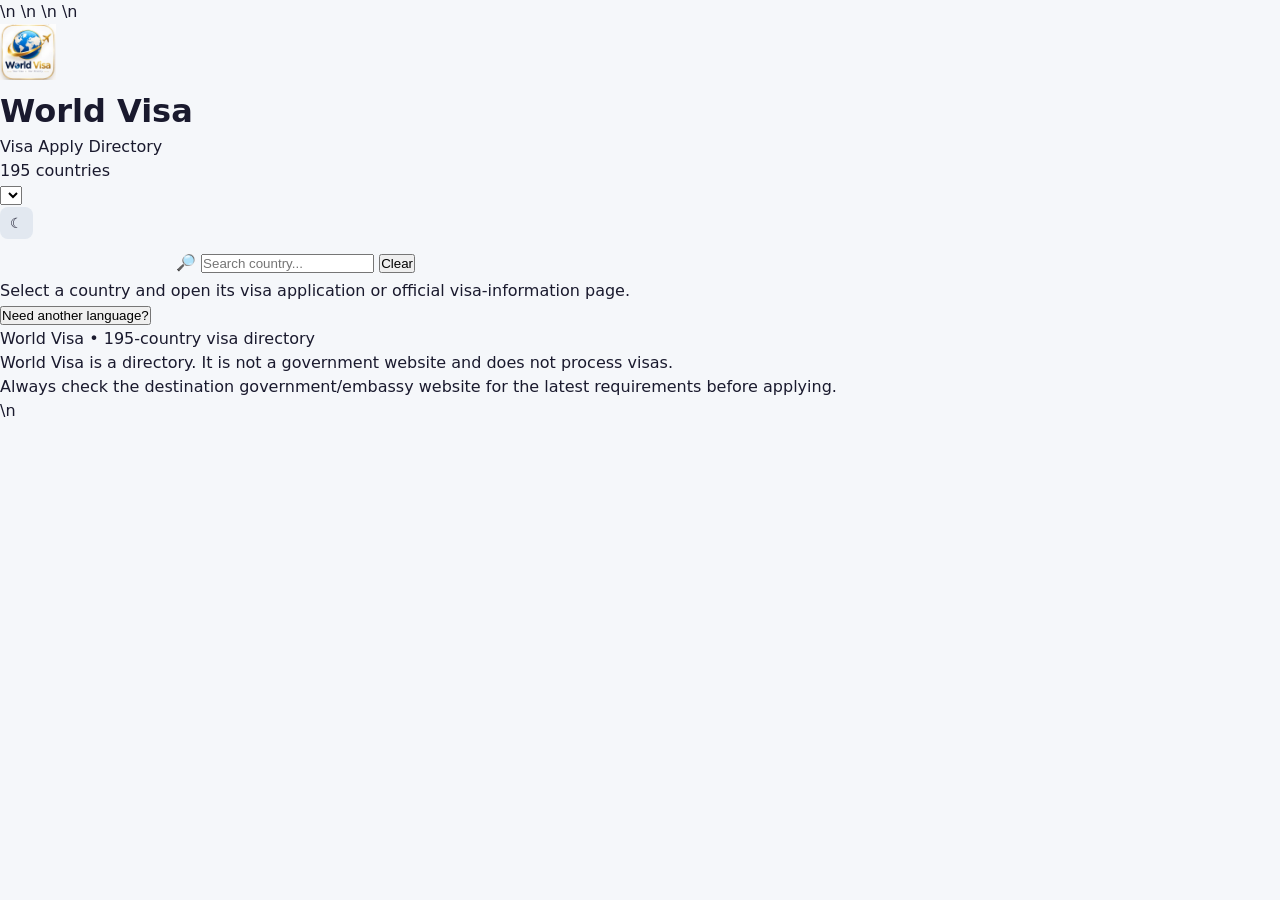
==== commit d339d69e: "Add PWA metadata and service worker registration" ====
--- a/index.html
+++ b/index.html
@@ -1,69 +1,64 @@
-<!DOCTYPE html>
-<html lang="en" dir="ltr">
+<!doctype html>
+<html lang="en">
 <head>
-  <meta charset="UTF-8">
-  <meta name="viewport" content="width=device-width, initial-scale=1.0">
-  <title>World Visa</title>
-  <meta name="description" content="Official visa information for 195 countries">
-  <link rel="icon" type="image/svg+xml" href="world-visa-logo.svg">
+  <meta charset="utf-8">
+  <meta name="viewport" content="width=device-width, initial-scale=1">\n  <meta name="theme-color" content="#4f46e5">\n  <meta name="apple-mobile-web-app-capable" content="yes">\n  <meta name="apple-mobile-web-app-status-bar-style" content="default">\n  <link rel="manifest" href="manifest.json">
+  <title>World Visa — Visa Apply</title>
+  <meta name="description" content="JUNI-AI visa application directory with 195 countries.">
   <link rel="stylesheet" href="styles.css">
 </head>
 <body>
-  <header class="app-header">
-    <div class="header-inner">
-      <div class="header-left">
-        <img src="world-visa-logo.svg" alt="World Visa logo" class="logo" width="40" height="40">
-        <div class="header-titles">
-          <h1 id="app-title">World Visa</h1>
-          <p id="app-subtitle">Official visa information for 195 countries</p>
+  <main class="app">
+    <header class="hero">
+      <div class="brand">
+        <img class="brand-logo" src="world-visa-logo.webp" width="56" height="56" alt="World Visa logo">
+        <div>
+          <h1>World Visa</h1>
+          <p data-i18n="sub">Visa Apply Directory</p>
         </div>
       </div>
-      <div class="header-right">
-        <button id="lang-btn" class="icon-btn" aria-label="Choose language" aria-expanded="false">
-          <span aria-hidden="true">🌐</span>
-          <span id="lang-current">EN</span>
-        </button>
-        <button id="theme-btn" class="icon-btn" aria-label="Dark mode">
-          <span id="theme-icon" aria-hidden="true">🌙</span>
-        </button>
+      <div class="hero-right">
+        <div class="count" id="count">195 countries</div>
+        <select id="lang" class="lang" data-i18n-aria="lang" aria-label="Change language"></select>
+        <button id="theme" class="icon-btn" type="button" aria-label="Switch to dark mode">☾</button>
       </div>
-    </div>
-    <div id="lang-menu" class="lang-menu" hidden></div>
-  </header>
+    </header>
 
-  <div class="toolbar">
-    <input type="search" id="search" class="search-input" placeholder="Search countries..."
-           autocomplete="off" aria-label="Search countries">
-    <div class="region-buttons" id="region-buttons"></div>
-  </div>
+    <section class="toolbar">
+      <label class="search-wrap" data-i18n-aria="searchLabel" aria-label="Search countries">
+        <span aria-hidden="true">🔎</span>
+        <input id="search" type="search" data-i18n-ph="search" placeholder="Search country..." autocomplete="off">
+      </label>
+      <button id="clear" class="secondary" data-i18n="clear" type="button">Clear</button>
+    </section>
 
-  <p id="results-count" class="results-count" aria-live="polite"></p>
+    <div id="regions" class="chips" role="group" data-i18n-aria="regionsLabel" aria-label="Filter by region"></div>
 
-  <main id="cards" class="cards"></main>
+    <p class="hint" data-i18n="hint">
+      Select a country and open its visa application or official visa-information page.
+    </p>
 
-  <p id="no-results" class="no-results" hidden></p>
+    <section id="grid" class="grid" aria-live="polite"></section>
+    <button id="tipbtn" class="tip-link" type="button" data-i18n="tipLink">Need another language?</button>
+    <dialog id="tipdlg" class="tipdlg">
+      <h2 data-i18n="tipLink">Need another language?</h2>
+      <p data-i18n="tipBody">Use your browser's Translate.</p>
+      <button id="tipclose" class="apply" type="button" data-i18n="close">Close</button>
+    </dialog>
 
-  <div class="translate-link-wrap">
-    <button id="translate-btn" class="link-btn"></button>
-  </div>
+    <p id="empty" class="empty" hidden>No country found.</p>
 
-  <dialog id="translate-dialog" class="translate-dialog">
-    <h2 id="translate-title" class="dialog-title"></h2>
-    <p id="translate-body" class="dialog-body"></p>
-    <button id="translate-close" class="btn-primary"></button>
-  </dialog>
-
-  <footer class="app-footer">
-    <p id="footer-text"></p>
-  </footer>
-
-  <button id="back-to-top" class="back-to-top" hidden aria-label="Back to top">
-    <span aria-hidden="true">↑</span>
-  </button>
+    <footer>
+      <p data-i18n="f1">World Visa • 195-country visa directory</p>
+      <p class="small" data-i18n="f2">World Visa is a directory. It is not a government website and does not process visas.</p>
+      <p class="small" data-i18n="f3">Always check the destination government/embassy website for the latest requirements before applying.</p>
+    </footer>
+  </main>
+  <button id="top" class="top" type="button" data-i18n-aria="top" aria-label="Back to top" hidden>↑</button>
 
   <script src="countries.js"></script>
   <script src="i18n.js"></script>
   <script src="i18n-more.js"></script>
-  <script src="app.js"></script>
+  <script src="app.js"></script>\n  <script>if ("serviceWorker" in navigator) navigator.serviceWorker.register("./sw.js").catch(() => {});</script>
 </body>
 </html>
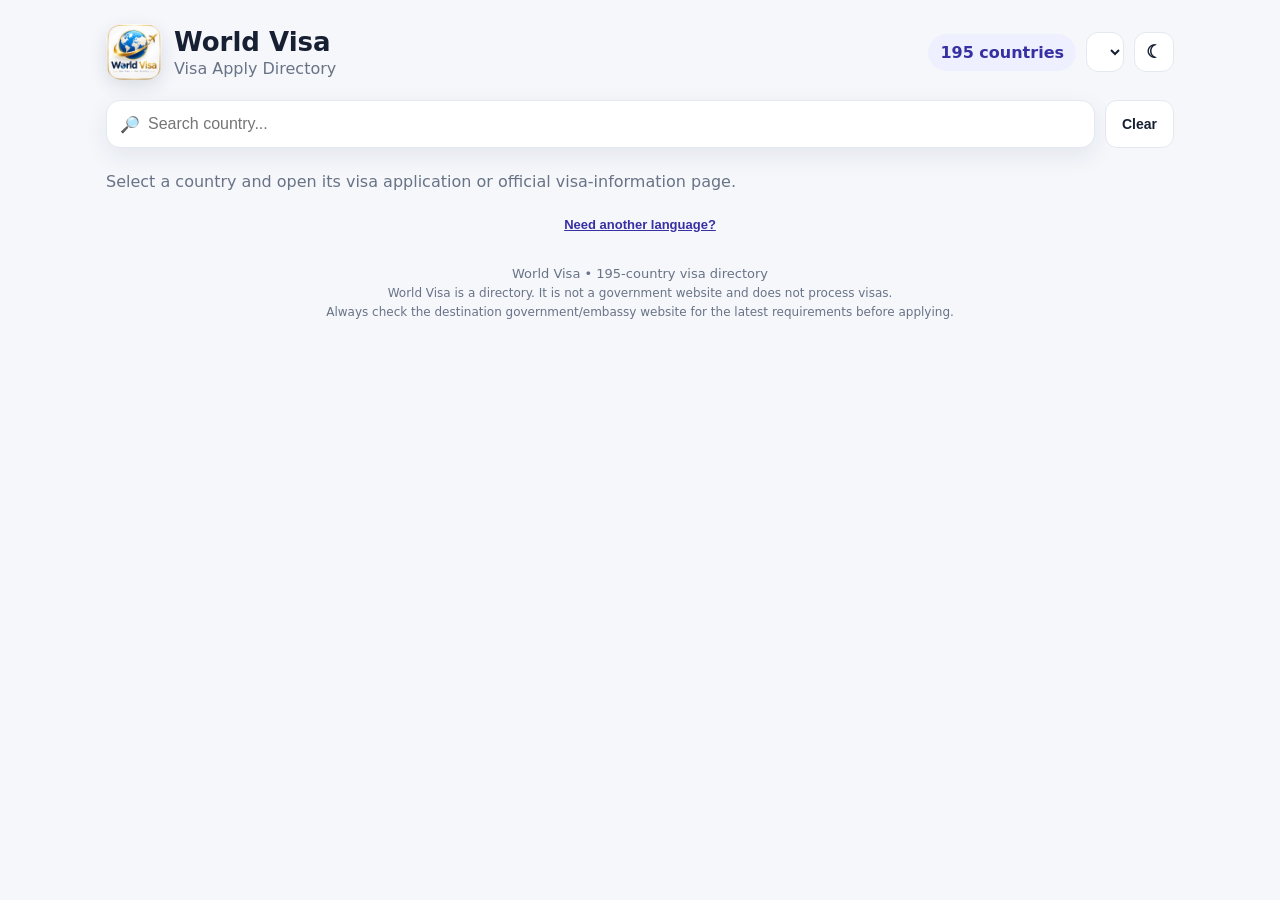
==== commit ae5662d7: "Fix PWA metadata and add install button" ====
--- a/index.html
+++ b/index.html
@@ -2,7 +2,11 @@
 <html lang="en">
 <head>
   <meta charset="utf-8">
-  <meta name="viewport" content="width=device-width, initial-scale=1">\n  <meta name="theme-color" content="#4f46e5">\n  <meta name="apple-mobile-web-app-capable" content="yes">\n  <meta name="apple-mobile-web-app-status-bar-style" content="default">\n  <link rel="manifest" href="manifest.json">
+  <meta name="viewport" content="width=device-width, initial-scale=1">
+  <meta name="theme-color" content="#4f46e5">
+  <meta name="apple-mobile-web-app-capable" content="yes">
+  <meta name="apple-mobile-web-app-status-bar-style" content="default">
+  <link rel="manifest" href="manifest.json">
   <title>World Visa — Visa Apply</title>
   <meta name="description" content="JUNI-AI visa application directory with 195 countries.">
   <link rel="stylesheet" href="styles.css">
@@ -20,6 +24,7 @@
       <div class="hero-right">
         <div class="count" id="count">195 countries</div>
         <select id="lang" class="lang" data-i18n-aria="lang" aria-label="Change language"></select>
+        <button id="install" class="icon-btn install-btn" type="button" aria-label="Install World Visa app" hidden>＋</button>
         <button id="theme" class="icon-btn" type="button" aria-label="Switch to dark mode">☾</button>
       </div>
     </header>
@@ -59,6 +64,7 @@
   <script src="countries.js"></script>
   <script src="i18n.js"></script>
   <script src="i18n-more.js"></script>
-  <script src="app.js"></script>\n  <script>if ("serviceWorker" in navigator) navigator.serviceWorker.register("./sw.js").catch(() => {});</script>
+  <script src="app.js"></script>
+  <script>if ("serviceWorker" in navigator) navigator.serviceWorker.register("./sw.js").catch(() => {});</script>
 </body>
 </html>
--- a/styles.css
+++ b/styles.css
@@ -1,412 +1,103 @@
-/* ── CSS Variables: Light theme ─────────────────────────────── */
-:root {
-  --bg: #f5f7fa;
-  --card-bg: #ffffff;
-  --text: #1a1a2e;
-  --text-muted: #6c7184;
-  --border: #e2e8f0;
-  --primary: #2563eb;
-  --primary-hover: #1d4ed8;
-  --star: #f59e0b;
-  --star-active: #d97706;
-  --shadow: 0 1px 3px rgba(0,0,0,0.1);
-  --radius: 12px;
-  --header-bg: #ffffff;
-  --input-bg: #ffffff;
-  --btn-active-bg: #2563eb;
-  --btn-active-text: #ffffff;
-  --btn-bg: #e2e8f0;
-  --btn-text: #1a1a2e;
+
+:root{
+  --bg:#f5f7fb;
+  --card:#ffffff;
+  --text:#172033;
+  --muted:#687386;
+  --border:#e4e8f0;
+  --accent:#4f46e5;
+  --accent2:#3730a3;
+  --chip:#eef0ff;
+  --shadow:0 8px 24px rgba(24,35,58,.08);
+}
+*{box-sizing:border-box}
+body{
+  margin:0;
+  font-family:Inter,system-ui,-apple-system,BlinkMacSystemFont,"Segoe UI",sans-serif;
+  background:var(--bg);
+  color:var(--text);
+}
+.app{max-width:1100px;margin:0 auto;padding:24px 16px 48px}
+.hero{
+  display:flex;justify-content:space-between;align-items:center;gap:16px;
+  margin-bottom:20px;
+}
+.brand{display:flex;align-items:center;gap:12px}
+.brand-logo{width:56px;height:56px;object-fit:cover;border-radius:16px;box-shadow:0 6px 18px rgba(24,35,58,.12)}
+h1{margin:0;font-size:26px}
+.hero p{margin:2px 0 0;color:var(--muted)}
+.count{
+  background:var(--chip);color:var(--accent2);padding:9px 12px;border-radius:999px;
+  font-weight:700;white-space:nowrap
+}
+.toolbar{display:flex;gap:10px;margin-bottom:10px}
+.search-wrap{
+  flex:1;display:flex;align-items:center;gap:8px;background:var(--card);
+  border:1px solid var(--border);border-radius:14px;padding:0 13px;box-shadow:var(--shadow)
+}
+.search-wrap input{
+  width:100%;border:0;outline:0;background:transparent;padding:14px 0;
+  font-size:16px;color:var(--text)
+}
+button{
+  border:0;border-radius:12px;padding:0 16px;font-weight:700;cursor:pointer;
+  font-size:14px
+}
+.secondary{background:var(--card);border:1px solid var(--border);color:var(--text)}
+.hint{color:var(--muted);margin:0 0 20px}
+.grid{
+  display:grid;grid-template-columns:repeat(auto-fill,minmax(250px,1fr));gap:14px
+}
+.card{
+  background:var(--card);border:1px solid var(--border);border-radius:16px;
+  padding:16px;box-shadow:var(--shadow);display:flex;flex-direction:column;gap:14px
+}
+.country{
+  display:flex;align-items:center;gap:11px;min-width:0
+}
+.flag{font-size:31px;line-height:1}
+.name{font-weight:800;font-size:17px;white-space:nowrap;overflow:hidden;text-overflow:ellipsis}
+.url{
+  color:var(--muted);font-size:12px;white-space:nowrap;overflow:hidden;text-overflow:ellipsis
+}
+.apply{
+  display:inline-flex;justify-content:center;align-items:center;
+  min-height:42px;border-radius:11px;text-decoration:none;background:var(--accent);color:white;
+  font-weight:800
+}
+.apply:hover{background:var(--accent2)}
+.empty{text-align:center;color:var(--muted);padding:40px 0}
+footer{margin-top:28px;text-align:center;color:var(--muted);font-size:13px}
+footer p{margin:5px 0}
+.small{font-size:12px}
+@media (max-width:600px){
+  .hero{align-items:flex-start;flex-direction:column}
+  .toolbar{flex-direction:column}
+  .secondary{height:44px}
 }
 
-/* ── Dark theme ─────────────────────────────────────────────── */
-[data-theme="dark"] {
-  --bg: #0f172a;
-  --card-bg: #1e293b;
-  --text: #e2e8f0;
-  --text-muted: #94a3b8;
-  --border: #334155;
-  --primary: #3b82f6;
-  --primary-hover: #60a5fa;
-  --star: #fbbf24;
-  --star-active: #f59e0b;
-  --shadow: 0 1px 3px rgba(0,0,0,0.4);
-  --header-bg: #1e293b;
-  --input-bg: #0f172a;
-  --btn-active-bg: #3b82f6;
-  --btn-active-text: #ffffff;
-  --btn-bg: #334155;
-  --btn-text: #e2e8f0;
+[data-theme="dark"]{
+  --bg:#0f1524;--card:#182036;--text:#e8ecf5;--muted:#9aa6bd;--border:#2a3550;
+  --accent:#6c63ff;--accent2:#8b84ff;--chip:#232c4a;--shadow:0 8px 24px rgba(0,0,0,.35);
 }
-
-/* ── Reset ──────────────────────────────────────────────────── */
-*, *::before, *::after { box-sizing: border-box; margin: 0; padding: 0; }
-
-body {
-  font-family: system-ui, -apple-system, "Segoe UI", Roboto, "Noto Sans", sans-serif;
-  background: var(--bg);
-  color: var(--text);
-  line-height: 1.5;
-  min-height: 100vh;
-  transition: background 0.2s, color 0.2s;
-}
-
-/* ── Header ─────────────────────────────────────────────────── */
-.app-header {
-  position: sticky;
-  top: 0;
-  z-index: 100;
-  background: var(--header-bg);
-  border-bottom: 1px solid var(--border);
-  box-shadow: var(--shadow);
-}
-
-.header-inner {
-  max-width: 960px;
-  margin: 0 auto;
-  display: flex;
-  align-items: center;
-  justify-content: space-between;
-  gap: 8px;
-  padding: 10px 16px;
-}
-
-.header-left {
-  display: flex;
-  align-items: center;
-  gap: 10px;
-  min-width: 0;
-}
-
-.logo {
-  width: 40px;
-  height: 40px;
-  border-radius: 8px;
-  flex-shrink: 0;
-}
-
-.header-titles { min-width: 0; }
-
-#app-title {
-  font-size: 1.15rem;
-  font-weight: 700;
-  white-space: nowrap;
-  overflow: hidden;
-  text-overflow: ellipsis;
-}
-
-#app-subtitle {
-  font-size: 0.75rem;
-  color: var(--text-muted);
-  white-space: nowrap;
-  overflow: hidden;
-  text-overflow: ellipsis;
-}
-
-.header-right {
-  display: flex;
-  gap: 6px;
-  flex-shrink: 0;
-}
-
-.icon-btn {
-  background: var(--btn-bg);
-  color: var(--btn-text);
-  border: none;
-  border-radius: 8px;
-  padding: 8px 10px;
-  font-size: 0.85rem;
-  cursor: pointer;
-  display: flex;
-  align-items: center;
-  gap: 4px;
-  transition: background 0.15s;
-}
-
-.icon-btn:hover { background: var(--primary); color: #fff; }
-
-/* ── Language menu ──────────────────────────────────────────── */
-.lang-menu {
-  max-width: 960px;
-  margin: 0 auto;
-  padding: 8px 16px;
-  display: grid;
-  grid-template-columns: repeat(auto-fill, minmax(120px, 1fr));
-  gap: 4px;
-  background: var(--header-bg);
-  border-bottom: 1px solid var(--border);
-}
-
-.lang-menu button {
-  background: none;
-  border: 1px solid var(--border);
-  border-radius: 6px;
-  padding: 6px 8px;
-  font-size: 0.8rem;
-  color: var(--text);
-  cursor: pointer;
-  text-align: start;
-}
-
-.lang-menu button:hover { background: var(--primary); color: #fff; }
-.lang-menu button.active { background: var(--primary); color: #fff; border-color: var(--primary); }
-
-/* ── Toolbar ───────────────────────────────────────────────── */
-.toolbar {
-  max-width: 960px;
-  margin: 0 auto;
-  padding: 12px 16px 4px;
-}
-
-.search-input {
-  width: 100%;
-  padding: 10px 14px;
-  font-size: 1rem;
-  border: 1px solid var(--border);
-  border-radius: var(--radius);
-  background: var(--input-bg);
-  color: var(--text);
-  outline: none;
-}
-
-.search-input:focus { border-color: var(--primary); }
-
-.region-buttons {
-  display: flex;
-  flex-wrap: wrap;
-  gap: 6px;
-  margin-top: 10px;
-}
-
-.region-buttons button {
-  background: var(--btn-bg);
-  color: var(--btn-text);
-  border: none;
-  border-radius: 20px;
-  padding: 6px 14px;
-  font-size: 0.85rem;
-  cursor: pointer;
-  transition: background 0.15s, color 0.15s;
-}
-
-.region-buttons button:hover { background: var(--primary); color: #fff; }
-.region-buttons button.active { background: var(--btn-active-bg); color: var(--btn-active-text); }
-
-/* ── Results count ──────────────────────────────────────────── */
-.results-count {
-  max-width: 960px;
-  margin: 0 auto;
-  padding: 4px 16px;
-  font-size: 0.8rem;
-  color: var(--text-muted);
-}
-
-/* ── Cards ─────────────────────────────────────────────────── */
-.cards {
-  max-width: 960px;
-  margin: 0 auto;
-  padding: 8px 16px 24px;
-  display: grid;
-  grid-template-columns: repeat(auto-fill, minmax(160px, 1fr));
-  gap: 10px;
-}
-
-.card {
-  background: var(--card-bg);
-  border: 1px solid var(--border);
-  border-radius: var(--radius);
-  padding: 12px;
-  box-shadow: var(--shadow);
-  display: flex;
-  flex-direction: column;
-  gap: 6px;
-  position: relative;
-}
-
-.card-header {
-  display: flex;
-  align-items: flex-start;
-  gap: 8px;
-}
-
-.card-flag {
-  font-size: 2rem;
-  line-height: 1;
-}
-
-.card-names { flex: 1; min-width: 0; }
-
-.card-name {
-  font-weight: 600;
-  font-size: 0.95rem;
-  word-break: break-word;
-}
-
-.card-name-en {
-  font-size: 0.75rem;
-  color: var(--text-muted);
-}
-
-.star-btn {
-  background: none;
-  border: none;
-  font-size: 1.3rem;
-  cursor: pointer;
-  padding: 0;
-  line-height: 1;
-  flex-shrink: 0;
-}
-
-.star-btn .star { color: var(--border); }
-.star-btn.active .star { color: var(--star); }
-
-.card-note {
-  font-size: 0.7rem;
-  color: var(--text-muted);
-  line-height: 1.3;
-}
-
-.card-link {
-  display: inline-block;
-  width: 100%;
-  text-align: center;
-  background: var(--primary);
-  color: #fff;
-  text-decoration: none;
-  padding: 8px;
-  border-radius: 8px;
-  font-size: 0.85rem;
-  font-weight: 500;
-  transition: background 0.15s;
-}
-
-.card-link:hover { background: var(--primary-hover); }
-
-.card-broken-link {
-  font-size: 0.7rem;
-  color: var(--primary);
-  text-decoration: underline;
-  cursor: pointer;
-  background: none;
-  border: none;
-  padding: 0;
-  text-align: start;
-}
-
-.card-broken-link:hover { color: var(--primary-hover); }
-
-/* ── No results ─────────────────────────────────────────────── */
-.no-results {
-  max-width: 960px;
-  margin: 0 auto;
-  padding: 40px 16px;
-  text-align: center;
-  color: var(--text-muted);
-  font-size: 1rem;
-}
-
-/* ── Translate link ─────────────────────────────────────────── */
-.translate-link-wrap {
-  max-width: 960px;
-  margin: 0 auto;
-  padding: 0 16px 16px;
-}
-
-.link-btn {
-  background: none;
-  border: none;
-  color: var(--primary);
-  font-size: 0.85rem;
-  cursor: pointer;
-  text-decoration: underline;
-  padding: 0;
-}
-
-.link-btn:hover { color: var(--primary-hover); }
-
-/* ── Dialog ─────────────────────────────────────────────────── */
-.translate-dialog {
-  border: 1px solid var(--border);
-  border-radius: var(--radius);
-  background: var(--card-bg);
-  color: var(--text);
-  padding: 20px;
-  max-width: 360px;
-  width: calc(100% - 32px);
-  box-shadow: 0 8px 32px rgba(0,0,0,0.2);
-}
-
-.translate-dialog::backdrop { background: rgba(0,0,0,0.4); }
-
-.dialog-title { font-size: 1rem; font-weight: 700; margin-bottom: 8px; }
-.dialog-body { font-size: 0.85rem; color: var(--text-muted); margin-bottom: 16px; line-height: 1.5; }
-
-.btn-primary {
-  background: var(--primary);
-  color: #fff;
-  border: none;
-  border-radius: 8px;
-  padding: 8px 20px;
-  font-size: 0.9rem;
-  cursor: pointer;
-}
-
-.btn-primary:hover { background: var(--primary-hover); }
-
-/* ── Footer ─────────────────────────────────────────────────── */
-.app-footer {
-  max-width: 960px;
-  margin: 0 auto;
-  padding: 16px;
-  border-top: 1px solid var(--border);
-  text-align: center;
-}
-
-.app-footer p {
-  font-size: 0.75rem;
-  color: var(--text-muted);
-  line-height: 1.5;
-}
-
-/* ── Back to top ────────────────────────────────────────────── */
-.back-to-top {
-  position: fixed;
-  bottom: 16px;
-  right: 16px;
-  width: 44px;
-  height: 44px;
-  border-radius: 50%;
-  background: var(--primary);
-  color: #fff;
-  border: none;
-  font-size: 1.2rem;
-  cursor: pointer;
-  box-shadow: 0 2px 8px rgba(0,0,0,0.3);
-  z-index: 90;
-  display: flex;
-  align-items: center;
-  justify-content: center;
-}
-
-.back-to-top:hover { background: var(--primary-hover); }
-
-/* ── RTL support ────────────────────────────────────────────── */
-[dir="rtl"] .header-inner { flex-direction: row-reverse; }
-[dir="rtl"] .header-left { flex-direction: row-reverse; }
-[dir="rtl"] .header-right { flex-direction: row-reverse; }
-[dir="rtl"] .card-header { flex-direction: row-reverse; }
-[dir="rtl"] .card-link { text-align: center; }
-[dir="rtl"] .back-to-top { right: auto; left: 16px; }
-
-/* ── Responsive ─────────────────────────────────────────────── */
-@media (max-width: 360px) {
-  .cards { grid-template-columns: 1fr; }
-  #app-title { font-size: 1rem; }
-  #app-subtitle { font-size: 0.7rem; }
-  .logo { width: 32px; height: 32px; }
-  .header-inner { padding: 8px 10px; }
-}
-
-@media (min-width: 600px) {
-  .cards { grid-template-columns: repeat(auto-fill, minmax(200px, 1fr)); }
-}
+.hero-right{display:flex;align-items:center;gap:10px}
+.icon-btn{width:40px;height:40px;padding:0;background:var(--card);color:var(--text);border:1px solid var(--border);font-size:18px}\n.install-btn{font-size:21px;font-weight:900}\n.install-btn[hidden]{display:none}
+.chips{display:flex;gap:8px;overflow-x:auto;padding:2px 0 12px}
+.chip{flex:none;min-height:36px;background:var(--card);color:var(--text);border:1px solid var(--border)}
+.chip[aria-pressed="true"]{background:var(--accent);border-color:var(--accent);color:#fff}
+.star{margin-inline-start:auto;flex:none;width:38px;height:38px;padding:0;background:transparent;color:#e0a800;font-size:24px}
+.note{margin:0;font-size:12px;color:var(--muted);text-align:center}
+.top{position:fixed;inset-inline-end:16px;bottom:16px;width:46px;height:46px;padding:0;border-radius:50%;background:var(--accent);color:#fff;font-size:20px;box-shadow:var(--shadow)}
+.top[hidden]{display:none}
+:focus-visible{outline:3px solid var(--accent);outline-offset:2px}
+.help{font-size:12px;text-align:center;color:var(--accent2);text-decoration:underline}
+.lang{height:40px;border-radius:12px;border:1px solid var(--border);background:var(--card);color:var(--text);font-size:14px;padding:0 8px}
+.en{color:var(--muted);font-size:12px}
+.url{text-align:left}
+[dir="rtl"] .hint,[dir="rtl"] footer{text-align:start}
+.tip-link{display:block;margin:0 auto 14px;background:none;color:var(--accent2);text-decoration:underline;font-size:13px;padding:6px}
+.tipdlg{max-width:340px;width:90%;border:1px solid var(--border);border-radius:16px;background:var(--card);color:var(--text);padding:20px}
+.tipdlg::backdrop{background:rgba(0,0,0,.5)}
+.tipdlg h2{margin:0 0 8px;font-size:18px}
+.tipdlg p{margin:0 0 16px;color:var(--muted);line-height:1.5}
+.tipdlg .apply{width:100%;border:0}
